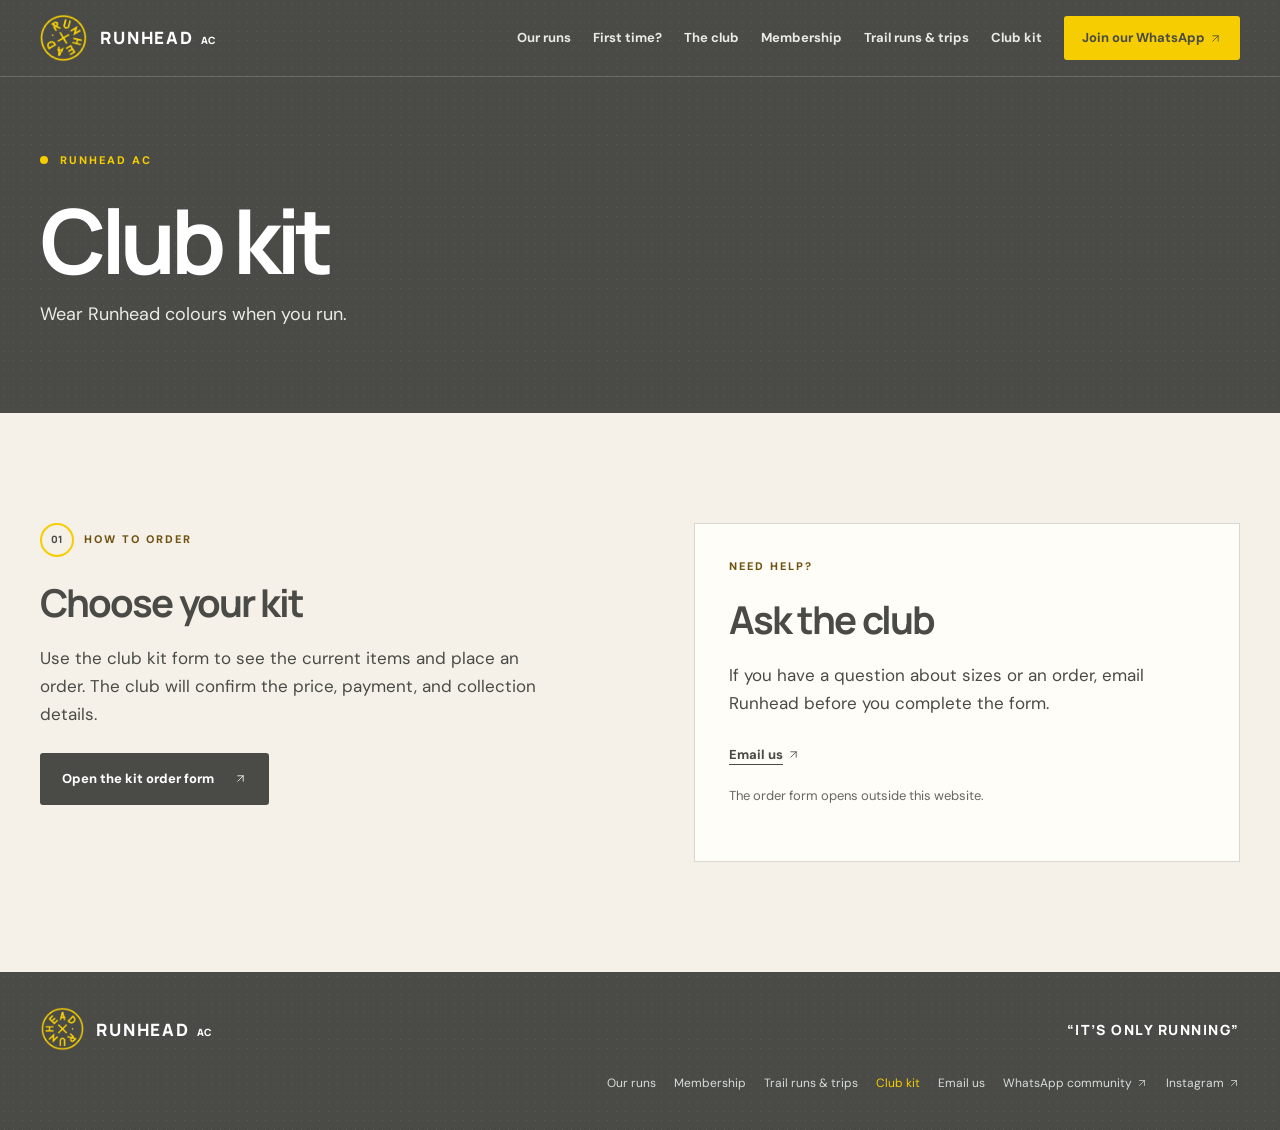
==== kit.html @ 72796a76 "Add scroll-driven logo rotation and fix mobile footer background" ====
<!doctype html>
<html lang="en">
<head>
  <meta charset="utf-8">
  <meta name="viewport" content="width=device-width, initial-scale=1">
  <meta name="theme-color" content="#4a4b46">
  <meta name="description" content="Find out how to order Runhead AC club kit.">
  <link rel="canonical" href="https://runhead.github.io/kit.html">
  <meta property="og:type" content="website">
  <meta property="og:site_name" content="Runhead AC">
  <meta property="og:locale" content="en_GB">
  <meta property="og:title" content="Club kit | Runhead AC">
  <meta property="og:description" content="Find out how to order Runhead AC club kit.">
  <meta property="og:url" content="https://runhead.github.io/kit.html">
  <meta property="og:image" content="https://runhead.github.io/assets/runhead-group-cropped.jpg">
  <meta property="og:image:type" content="image/jpeg">
  <meta property="og:image:width" content="934">
  <meta property="og:image:height" content="700">
  <meta property="og:image:alt" content="Runhead members gathered outside after a club run">
  <link rel="icon" href="assets/runhead-logo.png" type="image/png">
  <title>Club kit | Runhead AC</title>
  <link rel="stylesheet" href="styles.css?v=20261026-footer-background">
</head>
<body>
  <a class="skip-link" href="#main">Skip to content</a>
  <header class="site-header">
    <div class="wrap header-inner">
      <a class="brand" href="index.html" aria-label="Runhead AC, home"><img class="brand-logo" src="assets/runhead-logo.png" width="414" height="414" alt=""><span class="brand-name">RUNHEAD <small>AC</small></span></a>
      <button class="menu-toggle" type="button" aria-expanded="false" aria-controls="site-nav">Menu <span aria-hidden="true">☰</span></button>
      <nav class="site-nav" id="site-nav" aria-label="Main navigation"><a href="index.html#runs">Our runs</a><a href="index.html#first-run">First time?</a><a href="index.html#about">The club</a><a href="membership.html">Membership</a><a href="trips.html">Trail runs &amp; trips</a><a href="kit.html" aria-current="page">Club kit</a><a class="nav-join" href="https://chat.whatsapp.com/BqRPLCBTQV6JIAlbYKexhO" target="_blank" rel="noopener noreferrer">Join our WhatsApp <svg class="external-arrow" viewBox="0 0 24 24" aria-hidden="true" focusable="false"><path d="M7 17 17 7M7 7h10v10"/></svg></a></nav>
    </div>
  </header>
  <main id="main" tabindex="-1">
    <section class="inner-hero" aria-labelledby="page-title"><div class="wrap"><p class="eyebrow"><span class="dot"></span> RUNHEAD AC</p><h1 id="page-title">Club kit</h1><p>Wear Runhead colours when you run.</p></div></section>
    <section class="inner-content section"><div class="wrap inner-grid"><div><p class="eyebrow dark-eyebrow section-label"><span class="section-index">01</span> HOW TO ORDER</p><h2>Choose your kit</h2><p>Use the club kit form to see the current items and place an order. The club will confirm the price, payment, and collection details.</p><a class="button button-dark" href="https://docs.google.com/forms/d/e/1FAIpQLScSgQSe_FY-0TyqLgfUR4P6NuaGq7rZKiGgrCs4G4qt5BO6Jg/viewform" target="_blank" rel="noopener noreferrer">Open the kit order form <svg class="external-arrow" viewBox="0 0 24 24" aria-hidden="true" focusable="false"><path d="M7 17 17 7M7 7h10v10"/></svg></a></div><div class="info-card"><p class="eyebrow dark-eyebrow">NEED HELP?</p><h2>Ask the club</h2><p>If you have a question about sizes or an order, email Runhead before you complete the form.</p><a class="text-link dark-link" href="mailto:runhead.ac@gmail.com">Email us <svg class="external-arrow" viewBox="0 0 24 24" aria-hidden="true" focusable="false"><path d="M7 17 17 7M7 7h10v10"/></svg></a><p class="info-note">The order form opens outside this website.</p></div></div></section>
  </main>
  <footer class="site-footer"><div class="wrap footer-inner"><div class="footer-brand"><a class="brand" href="index.html" aria-label="Runhead AC, home"><img class="brand-logo" src="assets/runhead-logo.png" width="414" height="414" alt=""><span class="brand-name">RUNHEAD <small>AC</small></span></a><p class="footer-motto">“It’s only running”</p></div><nav class="footer-links" aria-label="Footer"><a href="index.html#runs">Our runs</a><a href="membership.html">Membership</a><a href="trips.html">Trail runs &amp; trips</a><a href="kit.html" aria-current="page">Club kit</a><a href="mailto:runhead.ac@gmail.com">Email us</a><a href="https://chat.whatsapp.com/BqRPLCBTQV6JIAlbYKexhO" target="_blank" rel="noopener noreferrer">WhatsApp community <svg class="external-arrow" viewBox="0 0 24 24" aria-hidden="true" focusable="false"><path d="M7 17 17 7M7 7h10v10"/></svg></a><a href="https://www.instagram.com/runhead.ac/" target="_blank" rel="noopener noreferrer">Instagram <svg class="external-arrow" viewBox="0 0 24 24" aria-hidden="true" focusable="false"><path d="M7 17 17 7M7 7h10v10"/></svg></a></nav></div></footer>
  <script src="script.js?v=20261026-logo-rotation"></script>
</body>
</html>
---- styles.css ----
@import url('https://fonts.googleapis.com/css2?family=DM+Sans:wght@400;500;600;700;800&family=Manrope:wght@400;500;600;700;800&display=swap');
:root{--ink:#4a4b46;--deep:#4a4b46;--cream:#f5f1e8;--paper:#fffdf7;--gold:#f5cd00;--muted:#666761;--line:#d9d8ce;--link-hover-underline:3px}*{box-sizing:border-box}html{scroll-behavior:smooth}body{margin:0;background:var(--cream);color:var(--ink);font-family:'DM Sans',Arial,sans-serif;line-height:1.5}a{color:inherit}button{font:inherit}.wrap{width:min(1200px,calc(100% - 64px));margin:auto}.skip-link{position:absolute;left:12px;top:-60px;background:var(--gold);padding:10px;z-index:20}.skip-link:focus{top:12px}.site-header{background:var(--deep);color:#fff;position:relative;z-index:5;border-bottom:1px solid #ffffff2b}.header-inner{height:76px;display:flex;align-items:center;justify-content:space-between}.brand{display:inline-flex;align-items:center;gap:12px;text-decoration:none;color:#fff}.brand-name{font-family:Manrope,Arial,sans-serif;font-size:17px;font-weight:800;letter-spacing:.11em;white-space:nowrap}.brand-name small{font-size:10px;letter-spacing:.04em;margin-left:2px}.site-nav{display:flex;align-items:center;gap:35px}.site-nav a{font-size:13px;font-weight:700;text-decoration:none;color:#e9ebe4}.site-nav a:hover,.site-nav a:focus-visible{color:var(--gold)}.site-nav .nav-join{background:var(--gold);color:var(--ink);padding:12px 18px;border-radius:3px}.site-nav .nav-join:hover{background:#ffe579;color:var(--ink)}.menu-toggle{display:none}.hero{position:relative;overflow:hidden;background:var(--deep);color:#fff}.hero-grain{position:absolute;inset:0;opacity:.17;background-image:radial-gradient(#b4b4a2 .7px,transparent .7px);background-size:9px 9px;pointer-events:none}.hero-grid{position:relative;display:grid;grid-template-columns:1.04fr .96fr;gap:4%;align-items:center;min-height:610px;padding-top:48px;padding-bottom:48px}.hero-copy{padding-bottom:22px}.eyebrow{font-size:11px;font-weight:800;letter-spacing:.18em;color:var(--gold);margin:0 0 24px;display:flex;align-items:center;gap:12px}.dot{width:8px;height:8px;background:var(--gold);border-radius:50%;display:inline-block}.hero h1,h2,h3{font-family:Manrope,Arial,sans-serif}.hero h1{font-size:clamp(48px,5.5vw,82px);line-height:1.08;letter-spacing:-.06em;margin:0 0 28px;max-width:720px}.hero h1 em,h2 em{font-style:normal;color:var(--gold)}.hero-intro{font-size:18px;max-width:490px;color:#ecece7;margin:0 0 29px}.hero-actions,.join-actions{display:flex;align-items:center;gap:25px;flex-wrap:wrap}.button{display:inline-flex;justify-content:center;align-items:center;gap:26px;padding:15px 22px;text-decoration:none;font-size:13px;font-weight:800;border-radius:3px;min-height:52px;transition:transform .15s,background .15s}.button:hover{transform:translateY(-2px)}.button-yellow{background:var(--gold);color:var(--ink)}.button-yellow:hover{background:#ffe476}.text-link{font-size:13px;font-weight:800;color:#fff;text-decoration:none;border-bottom:1px solid #ffffff88;padding-bottom:4px}.text-link:hover{color:var(--gold)}.hero-note{display:flex;align-items:center;gap:11px;color:#e4e4df;font-size:13px;margin-top:34px}.note-icon{border:1px solid #e4e4df;border-radius:50%;width:22px;height:22px;display:grid;place-items:center;font-size:12px}.hero-visual{position:relative;padding:16px 16px 20px 0}.photo-frame{position:relative;background:#e6ddc1;transform:rotate(2deg);box-shadow:0 25px 60px #020b0d6c;padding:10px 10px 38px}.photo-frame img{display:block;width:100%;height:auto;aspect-ratio:1.9;object-fit:cover;object-position:center 65%}.photo-caption{position:absolute;bottom:11px;left:17px;font-size:10px;letter-spacing:.15em;font-weight:800;color:var(--ink)}.round-stamp{position:absolute;right:-22px;bottom:-23px;width:136px;height:136px;border-radius:50%;background:var(--gold);border:6px solid var(--deep);color:var(--ink);display:flex;flex-direction:column;align-items:center;justify-content:center;text-align:center;transform:rotate(12deg);box-shadow:0 12px 28px #0005}.round-stamp span{font-size:11px;line-height:1.2;letter-spacing:.1em;font-weight:800}.hero-bottom{position:relative;display:flex;justify-content:space-between;padding:0 0 21px;color:#d4d4cd;font-size:10px;font-weight:800;letter-spacing:.18em}.section{padding:110px 0}.runs{background:var(--cream)}.section-heading{display:flex;justify-content:space-between;align-items:end;gap:30px;margin-bottom:40px}.section-heading h2,.first h2,.faq h2,.about h2{font-size:clamp(37px,4vw,58px);line-height:1.1;letter-spacing:-.055em;margin:0}.section-heading h2 em,.faq h2 em{color:#aa7c15}.dark-eyebrow{color:#97721b}.section-heading>p{max-width:300px;margin:0 0 8px;color:var(--muted);font-size:15px}.run-grid{display:grid;grid-template-columns:1.28fr 1fr 1fr;gap:17px}.run-card{min-height:320px;padding:28px;background:var(--paper);border:1px solid var(--line);display:flex;flex-direction:column;position:relative}.run-card.regular{background:var(--gold);border-color:var(--gold)}.run-card.trail{background:#e4e4df}.card-number{font-size:10px;font-weight:800;letter-spacing:.17em}.card-symbol{position:absolute;right:28px;top:21px;font-size:43px;line-height:1;font-family:Arial,sans-serif;font-weight:400}.run-card h3{font-size:29px;line-height:1.1;letter-spacing:-.04em;margin:62px 0 14px}.run-card p{font-size:14px;line-height:1.55;margin:0;color:#4a4b46}.fact-grid{display:flex;border-top:1px solid #4a4b4655;border-bottom:1px solid #4a4b4655;margin:23px 0 15px;padding:14px 0;gap:20px}.fact-grid div{flex:1;display:flex;flex-direction:column}.fact-grid strong{font-family:Manrope,Arial,sans-serif;font-size:18px}.fact-grid span{font-size:11px}.run-card .card-detail{font-size:13px;font-weight:800;color:var(--ink)}.card-detail span{font-weight:500}.runs-note{font-size:13px;color:var(--muted);margin:23px 0 0}.runs-note a{font-weight:700}.first{background:var(--ink);color:#fff}.first-grid{display:grid;grid-template-columns:.9fr 1.1fr;gap:12%}.first h2 em,.about h2 em{color:var(--gold)}.first-intro>p:not(.eyebrow){font-size:17px;max-width:420px;color:#e4e4df;margin:27px 0 34px}.place-card{display:flex;gap:17px;background:#ffffff12;border:1px solid #ffffff38;padding:20px;max-width:440px}.place-pin{font-size:38px;line-height:1;color:var(--gold)}.place-card div{display:flex;flex-direction:column;gap:3px}.place-card strong{font-size:15px}.place-card div>span:not(.place-pin){color:#e4e4df;font-size:13px}.place-card a{color:var(--gold);font-size:12px;font-weight:800;margin-top:7px}.first-steps{border-top:1px solid #ffffff3d}.step{display:flex;gap:26px;padding:23px 0;border-bottom:1px solid #ffffff3d}.step>span{color:var(--gold);font-size:12px;font-weight:800;padding-top:7px}.step h3{font-size:21px;letter-spacing:-.03em;margin:0 0 5px}.step p{color:#e4e4df;margin:0;font-size:14px}.faq{background:var(--paper)}.faq-grid{display:grid;grid-template-columns:.8fr 1.2fr;gap:10%}.faq-aside{font-size:15px;color:var(--muted);margin-top:28px}.faq-aside a{font-weight:700;color:var(--ink)}.faq-list{border-top:1px solid var(--line)}.faq-list details{border-bottom:1px solid var(--line)}.faq-list summary{cursor:pointer;list-style:none;font-family:Manrope,Arial,sans-serif;font-weight:800;font-size:16px;padding:22px 34px 22px 0;position:relative}.faq-list summary::-webkit-details-marker{display:none}.faq-list summary:after{content:'+';position:absolute;right:5px;top:16px;font-size:26px;font-weight:400}.faq-list details[open] summary:after{content:'+';transform:rotate(45deg)}.faq-list details p{margin:0;padding:0 38px 22px 0;color:var(--muted);font-size:14px}.about{background:#4a4b46;color:#fff}.about-grid{display:grid;grid-template-columns:.7fr 1.3fr;align-items:center;gap:10%}.about-grid>div:last-child>p:not(.eyebrow){font-size:17px;line-height:1.65;color:#e4e4df;max-width:650px;margin:28px 0}.about-links{display:flex;gap:24px;flex-wrap:wrap}.about-links a{color:var(--gold);font-size:13px;font-weight:800;text-decoration:none;border-bottom:1px solid var(--gold);padding-bottom:4px}.join{background:var(--gold);text-align:center;padding:90px 0}.join-inner{display:flex;align-items:center;flex-direction:column}.join .eyebrow{margin-bottom:13px}.join h2{font-size:clamp(43px,5vw,66px);letter-spacing:-.06em;line-height:1.1;margin:0}.join p:not(.eyebrow){font-size:17px;margin:15px 0 28px}.join-actions{justify-content:center;gap:12px}.button-dark{background:var(--ink);color:#fff}.button-dark:hover{background:#5e5f59}.button-outline{border:1px solid var(--ink);color:var(--ink)}.button-outline:hover{background:#fff3b6}.site-footer{background:#4a4b46;color:#d6ded9;padding:35px 0}.footer-inner{display:flex;align-items:center;justify-content:space-between;gap:20px}.footer-inner p{font-size:12px}.footer-inner>div{display:flex;gap:18px}.footer-inner>div a{font-size:12px;text-decoration:none;color:#d6ded9}.footer-inner>div a:hover{color:var(--gold)}:focus-visible{outline:3px solid #f2ca43;outline-offset:4px}@media(max-width:900px){.wrap{width:min(100% - 40px,1200px)}.site-nav{gap:16px}.hero-grid{grid-template-columns:1fr;gap:30px;padding-top:55px}.hero-copy{padding:0}.hero-visual{max-width:670px;margin:0 auto 20px}.run-grid{grid-template-columns:1fr 1fr}.run-card.regular{grid-column:1/-1}.first-grid,.faq-grid{gap:6%}.footer-inner{flex-wrap:wrap}}@media(max-width:650px){.wrap{width:calc(100% - 36px)}.header-inner{height:66px}.menu-toggle{display:block;background:none;border:1px solid #ffffff67;color:#fff;padding:8px 10px;font-size:12px;font-weight:700}.menu-toggle span{margin-left:8px}.site-nav{display:none;position:absolute;top:66px;left:0;right:0;background:var(--deep);padding:20px 18px 24px;flex-direction:column;align-items:stretch;gap:0;border-top:1px solid #ffffff33}.site-nav.is-open{display:flex}.site-nav a{padding:12px 4px}.site-nav .nav-join{margin-top:8px;padding:12px}.hero-grid{padding-top:47px;padding-bottom:30px;min-height:0}.hero h1{font-size:clamp(43px,12vw,65px)}.hero-intro{font-size:16px}.hero-actions{gap:18px}.hero-visual{padding-right:10px}.round-stamp{width:101px;height:101px;right:-13px;bottom:-15px}.round-stamp span{font-size:8px}.hero-bottom{font-size:8px}.section{padding:74px 0}.section-heading{display:block}.section-heading>p{margin:20px 0 0}.run-grid,.first-grid,.faq-grid,.about-grid{grid-template-columns:1fr}.run-grid{gap:12px}.run-card.regular{grid-column:auto}.run-card{min-height:280px}.run-card h3{margin-top:50px}.first-grid,.faq-grid,.about-grid{gap:38px}.join{padding:70px 0}.join-actions{flex-direction:column;width:100%}.join-actions .button{width:100%;max-width:330px}.footer-inner{align-items:flex-start;flex-direction:column}.footer-inner>div{flex-wrap:wrap}.faq-list summary{font-size:15px}}@media(prefers-reduced-motion:reduce){html{scroll-behavior:auto}.button{transition:none}}



.brand-logo{display:block;width:48px;height:48px;object-fit:contain;flex:none}.about-logo{display:block;width:min(310px,75%);height:auto;margin:auto}.site-footer .brand-logo{width:44px;height:44px}@media(max-width:650px){.brand-logo{width:42px;height:42px}.about-logo{width:190px}}



.section-label{gap:10px}.section-index{display:inline-grid;place-items:center;width:34px;height:34px;border:2px solid var(--gold);border-radius:50%;color:var(--gold);font-family:Manrope,Arial,sans-serif;font-size:10px;letter-spacing:0;flex:none}.dark-eyebrow .section-index{color:var(--ink)}.card-number{display:inline-flex;align-items:center;gap:9px}.card-number::before{content:'';width:6px;height:6px;background:var(--gold);border-radius:50%;flex:none}.run-card.regular .card-number::before{background:var(--ink)}.faq .eyebrow::before{content:'';width:7px;height:7px;background:var(--gold);border-radius:50%;flex:none}

.footer-links{display:flex;justify-content:flex-end;gap:10px 18px;flex-wrap:wrap;max-width:570px}.footer-links a{font-size:12px;text-decoration:none;color:#d6ded9}.footer-links a:hover,.footer-links a:focus-visible,.footer-links a[aria-current="page"]{color:var(--gold)}
.inner-hero{background:var(--deep);color:#fff;padding:75px 0 85px}.inner-hero h1{font-family:Manrope,Arial,sans-serif;font-size:clamp(50px,7vw,90px);line-height:1.05;letter-spacing:-.06em;margin:0 0 14px}.inner-hero>div>p:last-child{color:#ecece7;font-size:18px;margin:0;max-width:650px}.inner-content{min-height:440px}.inner-grid{display:grid;grid-template-columns:1fr 1fr;gap:9%;align-items:start}.inner-grid h2{font-size:clamp(32px,3vw,46px);line-height:1.12;letter-spacing:-.05em;margin:0 0 20px}.inner-grid p:not(.eyebrow){font-size:17px;line-height:1.65;max-width:520px;margin:0 0 25px}.inner-grid .button{gap:20px}.dark-link{color:var(--ink);border-color:var(--ink)}.info-card{background:var(--paper);border:1px solid var(--line);padding:34px}.info-card .eyebrow{margin-bottom:24px}.inner-grid .info-note{font-size:13px;margin:22px 0 0;color:var(--muted)}.info-note a{font-weight:700}@media(max-width:900px){.footer-links{justify-content:flex-start}}@media(max-width:650px){.inner-hero{padding:55px 0 65px}.inner-hero>div>p:last-child{font-size:16px}.inner-grid{grid-template-columns:1fr;gap:40px}.info-card{padding:25px}.footer-links{justify-content:flex-start}}

.card-symbol svg{display:block;width:44px;height:44px;fill:currentColor}
.benefit-list{list-style:none;margin:0 0 20px;padding:0}.benefit-list li{position:relative;padding-left:21px;margin:0 0 10px;font-size:14px;line-height:1.5}.benefit-list li::before{content:'';position:absolute;left:0;top:.55em;width:7px;height:7px;border-radius:50%;background:#a47b00}.inner-grid p.info-note{font-size:13px;line-height:1.5;margin:17px 0 22px}

/* Shared texture matches the hero without covering text or controls. */
.site-header,.first,.about,.site-footer,.inner-hero{background-image:radial-gradient(circle,rgba(180,180,162,.17) .7px,transparent .7px);background-size:9px 9px}
.run-card.trail{background-image:radial-gradient(circle,rgba(74,75,70,.12) .7px,transparent .7px);background-size:9px 9px}
.footer-inner{flex-wrap:wrap}
.footer-inner .footer-brand{display:flex;align-items:center;justify-content:space-between;gap:20px;flex-wrap:nowrap;width:100%}
.footer-inner .footer-motto{color:#fff;font-size:14px;margin:0;text-align:right;white-space:nowrap}
.footer-links{flex:1;min-width:240px;max-width:none}
/* Darker labels retain contrast on cream and yellow backgrounds. */
.dark-eyebrow{color:#705313}
.section-heading h2 em,.faq h2 em{color:#856012}
.join .dark-eyebrow{color:var(--ink)}
a:focus-visible,button:focus-visible,summary:focus-visible{outline:3px solid var(--ink);outline-offset:4px}
.site-header :focus-visible,.hero :focus-visible,.first :focus-visible,.about :focus-visible,.site-footer :focus-visible,.inner-hero :focus-visible{outline-color:var(--gold)}
.site-nav a,.footer-links a,.about-links a,.text-link,.place-card a{min-height:24px;display:inline-flex;align-items:center}
#main:focus{outline:none}
@media(max-width:650px){.footer-inner .footer-brand{gap:12px}.site-footer .brand-name{font-size:14px;letter-spacing:.05em}.site-footer .brand-logo{width:36px;height:36px}.footer-inner .footer-motto{font-size:12px}.footer-links{min-width:0;flex:auto}.first h2{overflow-wrap:break-word}}
@media(prefers-reduced-motion:reduce){.button:hover{transform:none}}

.site-footer .footer-brand .brand{color:#fff}
.text-link,.place-card a,.site-nav .nav-join{gap:4px}

.footer-links a{gap:4px}

.button-light-outline{border:1px solid #fff;color:#fff}.button-light-outline:hover{background:#ffffff18}.hero-actions{gap:16px}.hero-actions .text-link{flex-basis:auto}

.footer-inner .footer-motto{text-transform:uppercase;font-family:Manrope,Arial,sans-serif;font-weight:800;letter-spacing:.11em}
@media(max-width:650px){.footer-inner .footer-motto{font-size:11px;letter-spacing:.04em}}

/* Short feedback animations for interactive controls. */
.button,.site-nav .nav-join{transition:background-color 160ms ease,color 160ms ease,transform 160ms ease}
.button-yellow:focus-visible,.site-nav .nav-join:focus-visible{background:#ffe476}
.button-light-outline:focus-visible{background:#ffffff18}
.button-dark:focus-visible{background:#5e5f59}
.button-outline:focus-visible{background:#fff3b6}
.faq-list summary:after{transition:transform 160ms ease;transform-origin:center}
@media(prefers-reduced-motion:reduce){.button,.site-nav .nav-join,.faq-list summary:after{transition:none}}

/* Keep alternating backgrounds after moving the club before the FAQs. */
.about{background:var(--paper);color:var(--ink)}
.about h2 em{color:#856012}
.about .eyebrow{color:#705313}
.about .section-index{color:var(--ink)}
.about-grid>div:last-child>p:not(.eyebrow){color:var(--ink)}
.about-links a{color:#705313;border-color:currentColor}
.about :focus-visible{outline-color:var(--ink)}
.faq{background-color:var(--deep);color:#fff;background-image:radial-gradient(circle,rgba(180,180,162,.17) .7px,transparent .7px);background-size:9px 9px}
.faq .dark-eyebrow{color:var(--gold)}
.faq-list,.faq-list details{border-color:#ffffff3d}
.faq-list details p,.faq-aside{color:#e4e4df}
.faq-aside a{color:#fff}
.faq :focus-visible{outline-color:var(--gold)}
.about-logo{border-radius:50%}

/* Remove neutral grey pixels while preserving the original yellow logo. */
.about-logo{filter:url(#logo-remove-grey)}

.hero-actions .button,.join-actions .button{width:220px;max-width:100%}
@media(max-width:650px){.hero-actions,.join-actions{flex-direction:column;align-items:center;width:100%}.hero-actions .button,.join-actions .button{width:100%;max-width:330px}}

.site-nav a{white-space:nowrap}
.header-inner{gap:28px}
@media(max-width:900px){
  .menu-toggle{display:block;background:none;border:1px solid #ffffff67;color:#fff;padding:8px 10px;font-size:12px;font-weight:700;flex:none}
  .menu-toggle span{margin-left:8px}
  .site-nav{display:none;position:absolute;top:76px;left:0;right:0;background:var(--deep);padding:20px 18px 24px;flex-direction:column;align-items:stretch;gap:0;border-top:1px solid #ffffff33}
  .site-nav.is-open{display:flex}
  .site-nav a{padding:12px 4px}
  .site-nav .nav-join{margin-top:8px;padding:12px}
}
@media(max-width:650px){.site-nav{top:66px}}

.runs .section-heading h2 em,.about h2 em{color:var(--ink)}
.about-links a{color:var(--ink);border-color:currentColor}

.club-trips{margin-top:80px;padding-top:64px;border-top:1px solid var(--line)}
.trips-intro{max-width:660px;margin-bottom:36px}
.trips-intro .eyebrow{margin-bottom:16px}
.trips-intro h3{font-size:clamp(30px,3.5vw,46px);line-height:1.15;letter-spacing:-.045em;margin:0 0 20px}
.trips-intro>p:last-child{font-size:17px;line-height:1.65;margin:0}
.trip-photos{display:grid;grid-template-columns:1fr 1fr;gap:32px;align-items:start}
.trip-photos figure{margin:0;padding:10px 10px 0;background:#e6ddc1;box-shadow:0 12px 25px #4a4b4618;transform:rotate(-1deg)}
.trip-photos figure:nth-child(2){transform:rotate(1deg)}
.trip-photos img{display:block;width:100%;height:auto;aspect-ratio:4/3;object-fit:cover}
.trip-photos figcaption{padding:14px 7px;font-size:11px;font-weight:800;letter-spacing:.15em}
.trips-note{font-size:14px;margin:32px 0 0;color:var(--ink)}
.trips-note a{font-weight:700;text-underline-offset:4px}
@media(max-width:650px){.club-trips{margin-top:48px;padding-top:42px}.trip-photos{grid-template-columns:1fr;gap:28px}.trips-intro{margin-bottom:28px}}

.run-card .trips-card-link{align-self:flex-start;margin-top:24px;font-size:13px}

.trail-photo{margin:0;padding:10px 10px 0;background:#e6ddc1;box-shadow:0 12px 25px #4a4b4618;transform:rotate(1deg)}
.trail-photo img{display:block;width:100%;height:auto}
.trail-photo figcaption{padding:14px 7px;font-size:11px;font-weight:800;letter-spacing:.15em}

.trail-intro-grid{align-items:center}

/* The longer navigation uses the compact menu before links become crowded. */
@media(min-width:901px) and (max-width:1100px){
 .menu-toggle{display:block;background:none;border:1px solid #ffffff67;color:#fff;padding:8px 10px;font-size:12px;font-weight:700;flex:none}
 .menu-toggle span{margin-left:8px}
 .site-nav{display:none;position:absolute;top:76px;left:0;right:0;background:var(--deep);padding:20px 18px 24px;flex-direction:column;align-items:stretch;gap:0;border-top:1px solid #ffffff33}
 .site-nav.is-open{display:flex}
 .site-nav a{padding:12px 4px}
 .site-nav .nav-join{margin-top:8px;padding:12px}
}
@media(max-width:1100px){.site-nav.is-open{animation:menu-open 180ms ease-out both}}
@keyframes menu-open{from{opacity:0;transform:translateY(-8px)}to{opacity:1;transform:translateY(0)}}
@media(prefers-reduced-motion:reduce){.site-nav.is-open{animation:none}}

@media(min-width:1101px){.site-nav{gap:22px}}

.about-kit-action{margin-top:28px}

.faq h2{color:var(--gold)}

/* Shared hover and keyboard-focus feedback. */
:where(.runs,.about,.inner-content) a:not(.button):is(:hover,:focus-visible){
 color:var(--ink);background-color:transparent;text-decoration:underline;text-decoration-thickness:var(--link-hover-underline);text-underline-offset:5px;border-bottom-color:currentColor;
}
:where(.site-header,.site-footer,.hero,.first,.faq,.inner-hero) a:not(.button):not(.brand):not(.nav-join):is(:hover,:focus-visible){
 color:var(--gold);text-decoration:underline;text-decoration-thickness:var(--link-hover-underline);text-underline-offset:5px;
}
.button-dark:is(:hover,:focus-visible){background:var(--gold);color:var(--ink)}
.button-light-outline:is(:hover,:focus-visible){background:#ffffff18;color:#fff;border-color:#fff}
.join .button-dark:is(:hover,:focus-visible){background:#5e5f59;color:#fff}
.menu-toggle:is(:hover,:focus-visible){background:var(--gold);color:var(--ink);border-color:var(--gold)}
:where(.runs,.about,.inner-content,.site-header,.site-footer,.hero,.first,.faq,.inner-hero) a:not(.brand),.menu-toggle{transition:color 160ms ease,background-color 160ms ease,border-color 160ms ease,transform 160ms ease}
@media(prefers-reduced-motion:reduce){
 :where(.runs,.about,.inner-content,.site-header,.site-footer,.hero,.first,.faq,.inner-hero) a:not(.brand),.menu-toggle{transition:none}
}

/* Use one underline instead of combining a border and text decoration. */
.text-link,.about-links a,.place-card a,.runs-note a,.info-note a,.faq-aside a{
 border-bottom:0;text-decoration-line:underline;text-decoration-thickness:1px;text-underline-offset:5px;
}
.text-link:is(:hover,:focus-visible),.about-links a:is(:hover,:focus-visible),.place-card a:is(:hover,:focus-visible),.runs-note a:is(:hover,:focus-visible),.info-note a:is(:hover,:focus-visible),.faq-aside a:is(:hover,:focus-visible){text-decoration-thickness:var(--link-hover-underline)}

/* Original secondary action on the yellow closing section. */
.join .button-outline{background:transparent;color:var(--ink);border-color:var(--ink)}
.join .button-outline:is(:hover,:focus-visible){background:#fff3b6;color:var(--ink);border-color:var(--ink)}

/* Keep button groups aligned with the left edge at every width. */
.hero-actions,.join-actions{justify-content:flex-start;align-items:flex-start}
.join-actions{width:100%}

/* Centre the home closing actions while keeping the opening actions left-aligned. */
.join[aria-labelledby="join-title"] .join-actions{justify-content:center;align-items:center}

/* Circular graphics settle upright in the reading area. */
.round-stamp{transform:none}
.brand-logo,.about-logo,.round-stamp{
 rotate:var(--scroll-rotation,0deg);
 transform-origin:center;
}
@media(prefers-reduced-motion:reduce){
 .brand-logo,.about-logo,.round-stamp{rotate:none}
}

/* Vector arrows use the link colour and cannot become emoji glyphs. */
.external-arrow{display:inline-block;width:1em;height:1em;flex:none;vertical-align:-.12em;fill:none;stroke:currentColor;stroke-width:1.5;stroke-linecap:round;stroke-linejoin:round}

/* Match the browser's exposed page canvas to the footer on mobile. */
html{background:var(--deep)}
body{background:var(--deep);min-height:100vh;min-height:100svh;display:flex;flex-direction:column}
main{background:var(--cream);flex:1}
.site-header,.site-footer{flex-shrink:0}
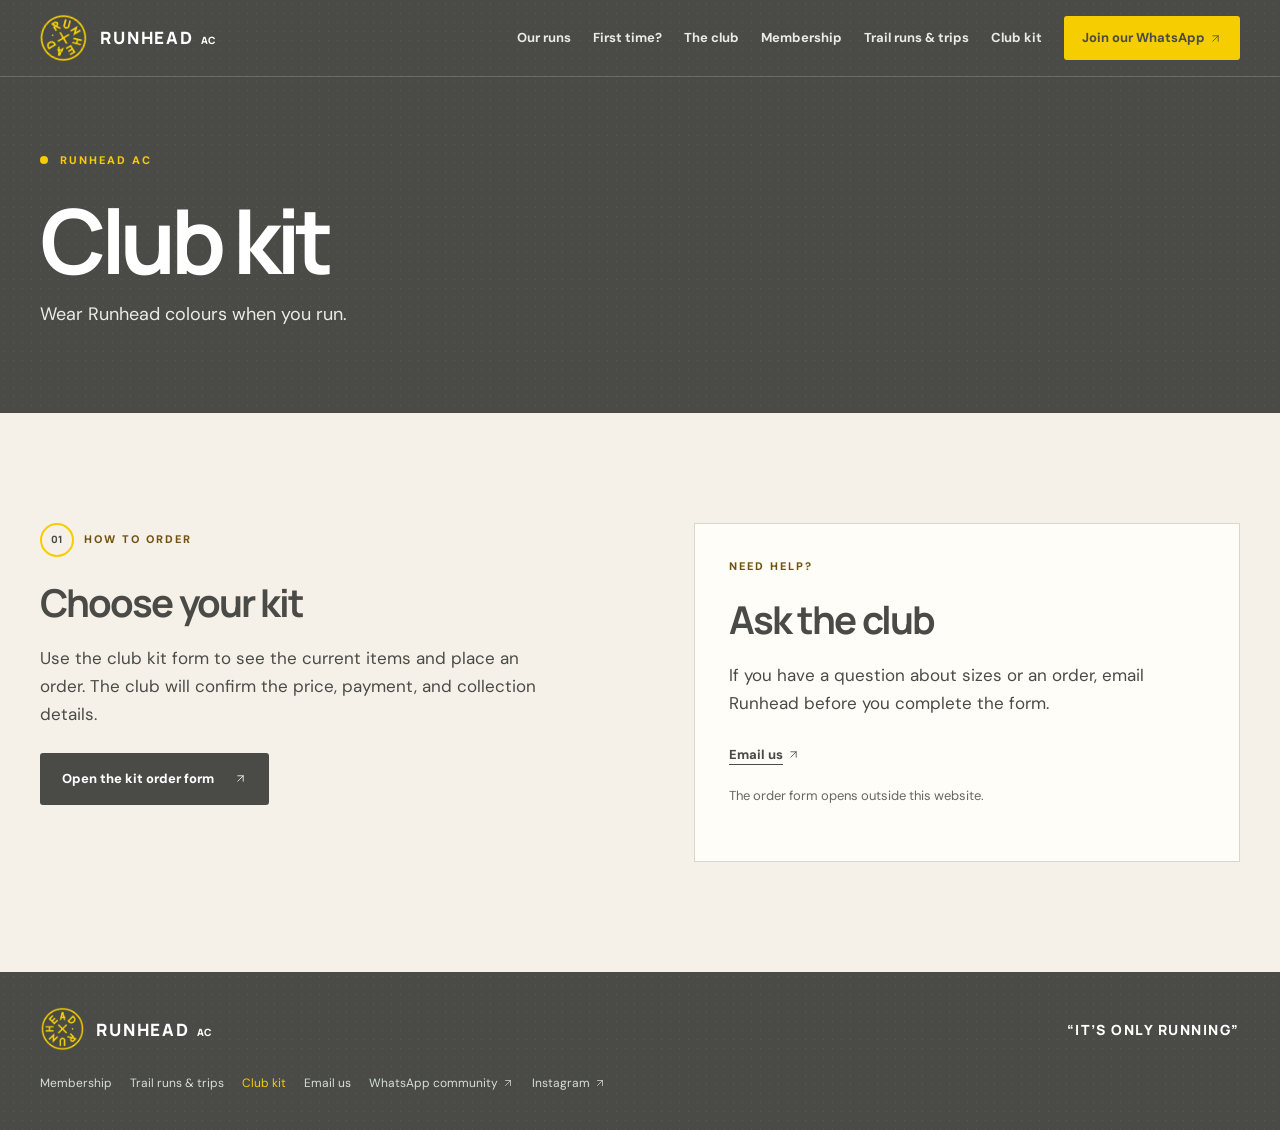
==== commit 9cda564c: "Refine club actions and simplify footer links" ====
--- a/kit.html
+++ b/kit.html
@@ -19,7 +19,7 @@
   <meta property="og:image:alt" content="Runhead members gathered outside after a club run">
   <link rel="icon" href="assets/runhead-logo.png" type="image/png">
   <title>Club kit | Runhead AC</title>
-  <link rel="stylesheet" href="styles.css?v=20261026-footer-background">
+  <link rel="stylesheet" href="styles.css?v=20261026-club-footer-final">
 </head>
 <body>
   <a class="skip-link" href="#main">Skip to content</a>
@@ -34,7 +34,7 @@
     <section class="inner-hero" aria-labelledby="page-title"><div class="wrap"><p class="eyebrow"><span class="dot"></span> RUNHEAD AC</p><h1 id="page-title">Club kit</h1><p>Wear Runhead colours when you run.</p></div></section>
     <section class="inner-content section"><div class="wrap inner-grid"><div><p class="eyebrow dark-eyebrow section-label"><span class="section-index">01</span> HOW TO ORDER</p><h2>Choose your kit</h2><p>Use the club kit form to see the current items and place an order. The club will confirm the price, payment, and collection details.</p><a class="button button-dark" href="https://docs.google.com/forms/d/e/1FAIpQLScSgQSe_FY-0TyqLgfUR4P6NuaGq7rZKiGgrCs4G4qt5BO6Jg/viewform" target="_blank" rel="noopener noreferrer">Open the kit order form <svg class="external-arrow" viewBox="0 0 24 24" aria-hidden="true" focusable="false"><path d="M7 17 17 7M7 7h10v10"/></svg></a></div><div class="info-card"><p class="eyebrow dark-eyebrow">NEED HELP?</p><h2>Ask the club</h2><p>If you have a question about sizes or an order, email Runhead before you complete the form.</p><a class="text-link dark-link" href="mailto:runhead.ac@gmail.com">Email us <svg class="external-arrow" viewBox="0 0 24 24" aria-hidden="true" focusable="false"><path d="M7 17 17 7M7 7h10v10"/></svg></a><p class="info-note">The order form opens outside this website.</p></div></div></section>
   </main>
-  <footer class="site-footer"><div class="wrap footer-inner"><div class="footer-brand"><a class="brand" href="index.html" aria-label="Runhead AC, home"><img class="brand-logo" src="assets/runhead-logo.png" width="414" height="414" alt=""><span class="brand-name">RUNHEAD <small>AC</small></span></a><p class="footer-motto">“It’s only running”</p></div><nav class="footer-links" aria-label="Footer"><a href="index.html#runs">Our runs</a><a href="membership.html">Membership</a><a href="trips.html">Trail runs &amp; trips</a><a href="kit.html" aria-current="page">Club kit</a><a href="mailto:runhead.ac@gmail.com">Email us</a><a href="https://chat.whatsapp.com/BqRPLCBTQV6JIAlbYKexhO" target="_blank" rel="noopener noreferrer">WhatsApp community <svg class="external-arrow" viewBox="0 0 24 24" aria-hidden="true" focusable="false"><path d="M7 17 17 7M7 7h10v10"/></svg></a><a href="https://www.instagram.com/runhead.ac/" target="_blank" rel="noopener noreferrer">Instagram <svg class="external-arrow" viewBox="0 0 24 24" aria-hidden="true" focusable="false"><path d="M7 17 17 7M7 7h10v10"/></svg></a></nav></div></footer>
+  <footer class="site-footer"><div class="wrap footer-inner"><div class="footer-brand"><a class="brand" href="index.html" aria-label="Runhead AC, home"><img class="brand-logo" src="assets/runhead-logo.png" width="414" height="414" alt=""><span class="brand-name">RUNHEAD <small>AC</small></span></a><p class="footer-motto">“It’s only running”</p></div><nav class="footer-links" aria-label="Footer"><a href="membership.html">Membership</a><a href="trips.html">Trail runs &amp; trips</a><a href="kit.html" aria-current="page">Club kit</a><a href="mailto:runhead.ac@gmail.com">Email us</a><a href="https://chat.whatsapp.com/BqRPLCBTQV6JIAlbYKexhO" target="_blank" rel="noopener noreferrer">WhatsApp community <svg class="external-arrow" viewBox="0 0 24 24" aria-hidden="true" focusable="false"><path d="M7 17 17 7M7 7h10v10"/></svg></a><a href="https://www.instagram.com/runhead.ac/" target="_blank" rel="noopener noreferrer">Instagram <svg class="external-arrow" viewBox="0 0 24 24" aria-hidden="true" focusable="false"><path d="M7 17 17 7M7 7h10v10"/></svg></a></nav></div></footer>
   <script src="script.js?v=20261026-logo-rotation"></script>
 </body>
 </html>
--- a/styles.css
+++ b/styles.css
@@ -9,7 +9,7 @@
 
 .section-label{gap:10px}.section-index{display:inline-grid;place-items:center;width:34px;height:34px;border:2px solid var(--gold);border-radius:50%;color:var(--gold);font-family:Manrope,Arial,sans-serif;font-size:10px;letter-spacing:0;flex:none}.dark-eyebrow .section-index{color:var(--ink)}.card-number{display:inline-flex;align-items:center;gap:9px}.card-number::before{content:'';width:6px;height:6px;background:var(--gold);border-radius:50%;flex:none}.run-card.regular .card-number::before{background:var(--ink)}.faq .eyebrow::before{content:'';width:7px;height:7px;background:var(--gold);border-radius:50%;flex:none}
 
-.footer-links{display:flex;justify-content:flex-end;gap:10px 18px;flex-wrap:wrap;max-width:570px}.footer-links a{font-size:12px;text-decoration:none;color:#d6ded9}.footer-links a:hover,.footer-links a:focus-visible,.footer-links a[aria-current="page"]{color:var(--gold)}
+.footer-links{display:flex;justify-content:flex-start;gap:10px 18px;flex-wrap:wrap;max-width:570px}.footer-links a{font-size:12px;text-decoration:none;color:#d6ded9}.footer-links a:hover,.footer-links a:focus-visible,.footer-links a[aria-current="page"]{color:var(--gold)}
 .inner-hero{background:var(--deep);color:#fff;padding:75px 0 85px}.inner-hero h1{font-family:Manrope,Arial,sans-serif;font-size:clamp(50px,7vw,90px);line-height:1.05;letter-spacing:-.06em;margin:0 0 14px}.inner-hero>div>p:last-child{color:#ecece7;font-size:18px;margin:0;max-width:650px}.inner-content{min-height:440px}.inner-grid{display:grid;grid-template-columns:1fr 1fr;gap:9%;align-items:start}.inner-grid h2{font-size:clamp(32px,3vw,46px);line-height:1.12;letter-spacing:-.05em;margin:0 0 20px}.inner-grid p:not(.eyebrow){font-size:17px;line-height:1.65;max-width:520px;margin:0 0 25px}.inner-grid .button{gap:20px}.dark-link{color:var(--ink);border-color:var(--ink)}.info-card{background:var(--paper);border:1px solid var(--line);padding:34px}.info-card .eyebrow{margin-bottom:24px}.inner-grid .info-note{font-size:13px;margin:22px 0 0;color:var(--muted)}.info-note a{font-weight:700}@media(max-width:900px){.footer-links{justify-content:flex-start}}@media(max-width:650px){.inner-hero{padding:55px 0 65px}.inner-hero>div>p:last-child{font-size:16px}.inner-grid{grid-template-columns:1fr;gap:40px}.info-card{padding:25px}.footer-links{justify-content:flex-start}}
 
 .card-symbol svg{display:block;width:44px;height:44px;fill:currentColor}
@@ -46,6 +46,7 @@
 /* Short feedback animations for interactive controls. */
 .button,.site-nav .nav-join{transition:background-color 160ms ease,color 160ms ease,transform 160ms ease}
 .button-yellow:focus-visible,.site-nav .nav-join:focus-visible{background:#ffe476}
+.site-nav .nav-join:focus-visible{color:var(--ink)}
 .button-light-outline:focus-visible{background:#ffffff18}
 .button-dark:focus-visible{background:#5e5f59}
 .button-outline:focus-visible{background:#fff3b6}
@@ -126,7 +127,6 @@
 
 @media(min-width:1101px){.site-nav{gap:22px}}
 
-.about-kit-action{margin-top:28px}
 
 .faq h2{color:var(--gold)}
 
@@ -156,12 +156,9 @@
 .join .button-outline{background:transparent;color:var(--ink);border-color:var(--ink)}
 .join .button-outline:is(:hover,:focus-visible){background:#fff3b6;color:var(--ink);border-color:var(--ink)}
 
-/* Keep button groups aligned with the left edge at every width. */
-.hero-actions,.join-actions{justify-content:flex-start;align-items:flex-start}
-.join-actions{width:100%}
-
-/* Centre the home closing actions while keeping the opening actions left-aligned. */
-.join[aria-labelledby="join-title"] .join-actions{justify-content:center;align-items:center}
+/* Keep opening actions left-aligned and centre every yellow closing section. */
+.hero-actions{justify-content:flex-start;align-items:flex-start}
+.join-actions{width:100%;justify-content:center;align-items:center}
 
 /* Circular graphics settle upright in the reading area. */
 .round-stamp{transform:none}
@@ -181,3 +178,7 @@
 body{background:var(--deep);min-height:100vh;min-height:100svh;display:flex;flex-direction:column}
 main{background:var(--cream);flex:1}
 .site-header,.site-footer{flex-shrink:0}
+
+.about-actions{display:flex;flex-wrap:wrap;gap:12px}
+.about-actions .button{max-width:100%;gap:12px}
+.community-link{text-decoration-line:underline;text-decoration-thickness:1px;text-underline-offset:5px}
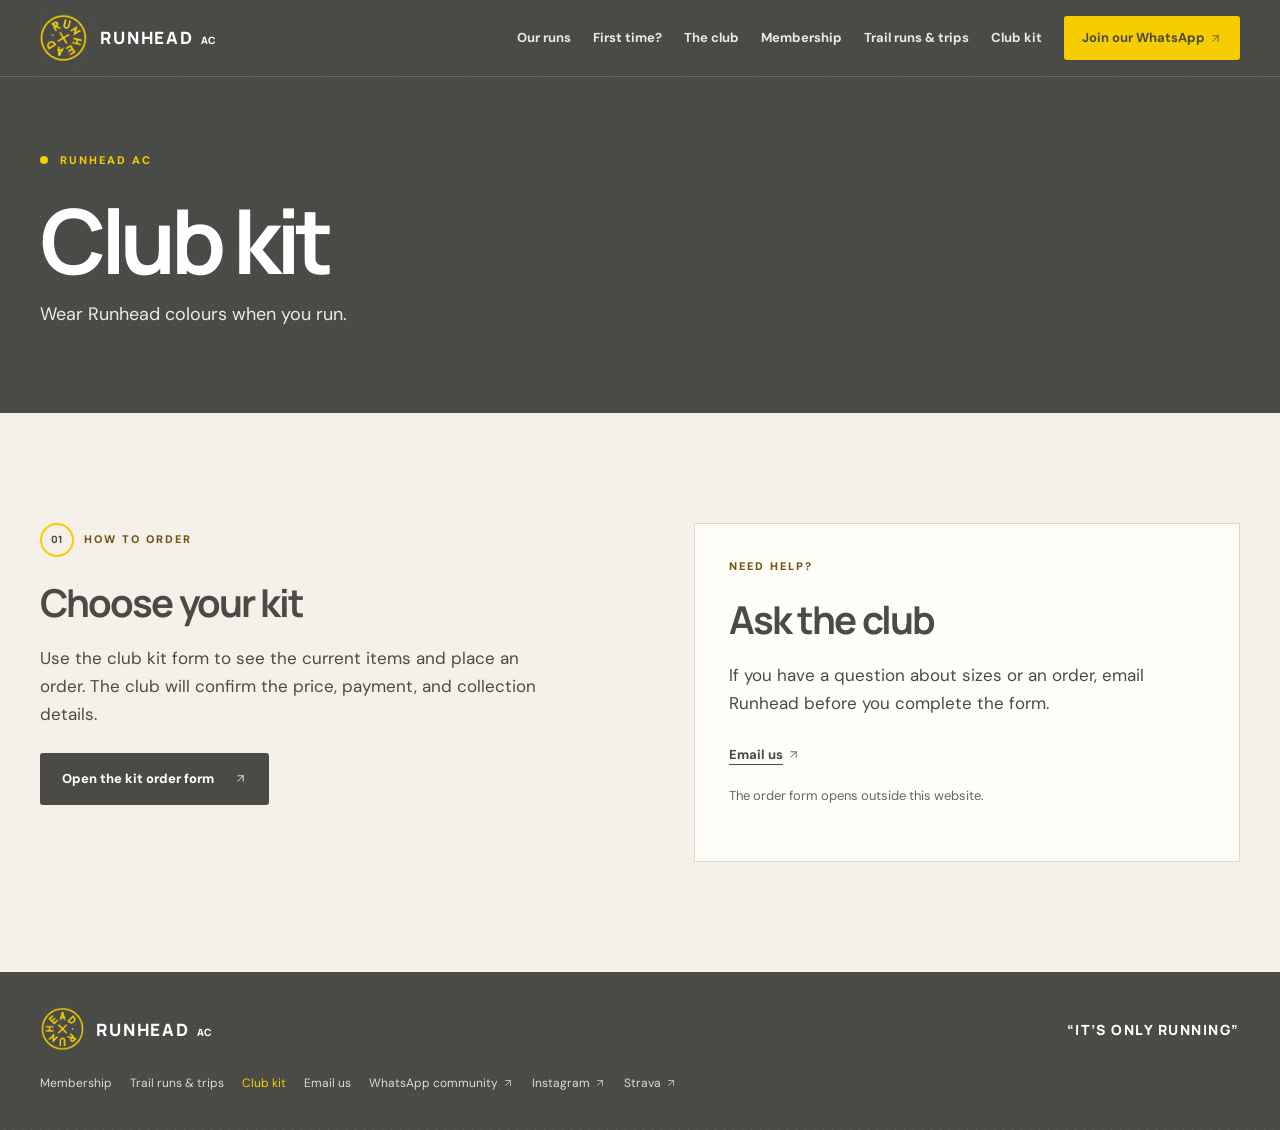
==== commit db4c62a6: "Add Strava links and strengthen club buttons" ====
--- a/kit.html
+++ b/kit.html
@@ -5,21 +5,21 @@
   <meta name="viewport" content="width=device-width, initial-scale=1">
   <meta name="theme-color" content="#4a4b46">
   <meta name="description" content="Find out how to order Runhead AC club kit.">
-  <link rel="canonical" href="https://runhead.github.io/kit.html">
+  <link rel="canonical" href="https://runheadac.com/kit.html">
   <meta property="og:type" content="website">
   <meta property="og:site_name" content="Runhead AC">
   <meta property="og:locale" content="en_GB">
   <meta property="og:title" content="Club kit | Runhead AC">
   <meta property="og:description" content="Find out how to order Runhead AC club kit.">
-  <meta property="og:url" content="https://runhead.github.io/kit.html">
-  <meta property="og:image" content="https://runhead.github.io/assets/runhead-group-cropped.jpg">
+  <meta property="og:url" content="https://runheadac.com/kit.html">
+  <meta property="og:image" content="https://runheadac.com/assets/runhead-group-cropped.jpg">
   <meta property="og:image:type" content="image/jpeg">
   <meta property="og:image:width" content="934">
   <meta property="og:image:height" content="700">
   <meta property="og:image:alt" content="Runhead members gathered outside after a club run">
   <link rel="icon" href="assets/runhead-logo.png" type="image/png">
   <title>Club kit | Runhead AC</title>
-  <link rel="stylesheet" href="styles.css?v=20261026-club-footer-final">
+  <link rel="stylesheet" href="styles.css?v=20261026-light-section-buttons">
 </head>
 <body>
   <a class="skip-link" href="#main">Skip to content</a>
@@ -34,7 +34,7 @@
     <section class="inner-hero" aria-labelledby="page-title"><div class="wrap"><p class="eyebrow"><span class="dot"></span> RUNHEAD AC</p><h1 id="page-title">Club kit</h1><p>Wear Runhead colours when you run.</p></div></section>
     <section class="inner-content section"><div class="wrap inner-grid"><div><p class="eyebrow dark-eyebrow section-label"><span class="section-index">01</span> HOW TO ORDER</p><h2>Choose your kit</h2><p>Use the club kit form to see the current items and place an order. The club will confirm the price, payment, and collection details.</p><a class="button button-dark" href="https://docs.google.com/forms/d/e/1FAIpQLScSgQSe_FY-0TyqLgfUR4P6NuaGq7rZKiGgrCs4G4qt5BO6Jg/viewform" target="_blank" rel="noopener noreferrer">Open the kit order form <svg class="external-arrow" viewBox="0 0 24 24" aria-hidden="true" focusable="false"><path d="M7 17 17 7M7 7h10v10"/></svg></a></div><div class="info-card"><p class="eyebrow dark-eyebrow">NEED HELP?</p><h2>Ask the club</h2><p>If you have a question about sizes or an order, email Runhead before you complete the form.</p><a class="text-link dark-link" href="mailto:runhead.ac@gmail.com">Email us <svg class="external-arrow" viewBox="0 0 24 24" aria-hidden="true" focusable="false"><path d="M7 17 17 7M7 7h10v10"/></svg></a><p class="info-note">The order form opens outside this website.</p></div></div></section>
   </main>
-  <footer class="site-footer"><div class="wrap footer-inner"><div class="footer-brand"><a class="brand" href="index.html" aria-label="Runhead AC, home"><img class="brand-logo" src="assets/runhead-logo.png" width="414" height="414" alt=""><span class="brand-name">RUNHEAD <small>AC</small></span></a><p class="footer-motto">“It’s only running”</p></div><nav class="footer-links" aria-label="Footer"><a href="membership.html">Membership</a><a href="trips.html">Trail runs &amp; trips</a><a href="kit.html" aria-current="page">Club kit</a><a href="mailto:runhead.ac@gmail.com">Email us</a><a href="https://chat.whatsapp.com/BqRPLCBTQV6JIAlbYKexhO" target="_blank" rel="noopener noreferrer">WhatsApp community <svg class="external-arrow" viewBox="0 0 24 24" aria-hidden="true" focusable="false"><path d="M7 17 17 7M7 7h10v10"/></svg></a><a href="https://www.instagram.com/runhead.ac/" target="_blank" rel="noopener noreferrer">Instagram <svg class="external-arrow" viewBox="0 0 24 24" aria-hidden="true" focusable="false"><path d="M7 17 17 7M7 7h10v10"/></svg></a></nav></div></footer>
+  <footer class="site-footer"><div class="wrap footer-inner"><div class="footer-brand"><a class="brand" href="index.html" aria-label="Runhead AC, home"><img class="brand-logo" src="assets/runhead-logo.png" width="414" height="414" alt=""><span class="brand-name">RUNHEAD <small>AC</small></span></a><p class="footer-motto">“It’s only running”</p></div><nav class="footer-links" aria-label="Footer"><a href="membership.html">Membership</a><a href="trips.html">Trail runs &amp; trips</a><a href="kit.html" aria-current="page">Club kit</a><a href="mailto:runhead.ac@gmail.com">Email us</a><a href="https://chat.whatsapp.com/BqRPLCBTQV6JIAlbYKexhO" target="_blank" rel="noopener noreferrer">WhatsApp community <svg class="external-arrow" viewBox="0 0 24 24" aria-hidden="true" focusable="false"><path d="M7 17 17 7M7 7h10v10"/></svg></a><a href="https://www.instagram.com/runhead.ac/" target="_blank" rel="noopener noreferrer">Instagram <svg class="external-arrow" viewBox="0 0 24 24" aria-hidden="true" focusable="false"><path d="M7 17 17 7M7 7h10v10"/></svg></a><a href="https://www.strava.com/clubs/219664" target="_blank" rel="noopener noreferrer">Strava <svg class="external-arrow" viewBox="0 0 24 24" aria-hidden="true" focusable="false"><path d="M7 17 17 7M7 7h10v10"/></svg></a></nav></div></footer>
   <script src="script.js?v=20261026-logo-rotation"></script>
 </body>
 </html>
--- a/styles.css
+++ b/styles.css
@@ -182,3 +182,7 @@
 .about-actions{display:flex;flex-wrap:wrap;gap:12px}
 .about-actions .button{max-width:100%;gap:12px}
 .community-link{text-decoration-line:underline;text-decoration-thickness:1px;text-underline-offset:5px}
+
+/* Filled secondary buttons on light content sections. */
+:where(.about,.inner-content) .button-outline{background:var(--ink);color:#fff;border-color:var(--ink)}
+:where(.about,.inner-content) .button-outline:is(:hover,:focus-visible){background:var(--gold);color:var(--ink);border-color:var(--ink)}
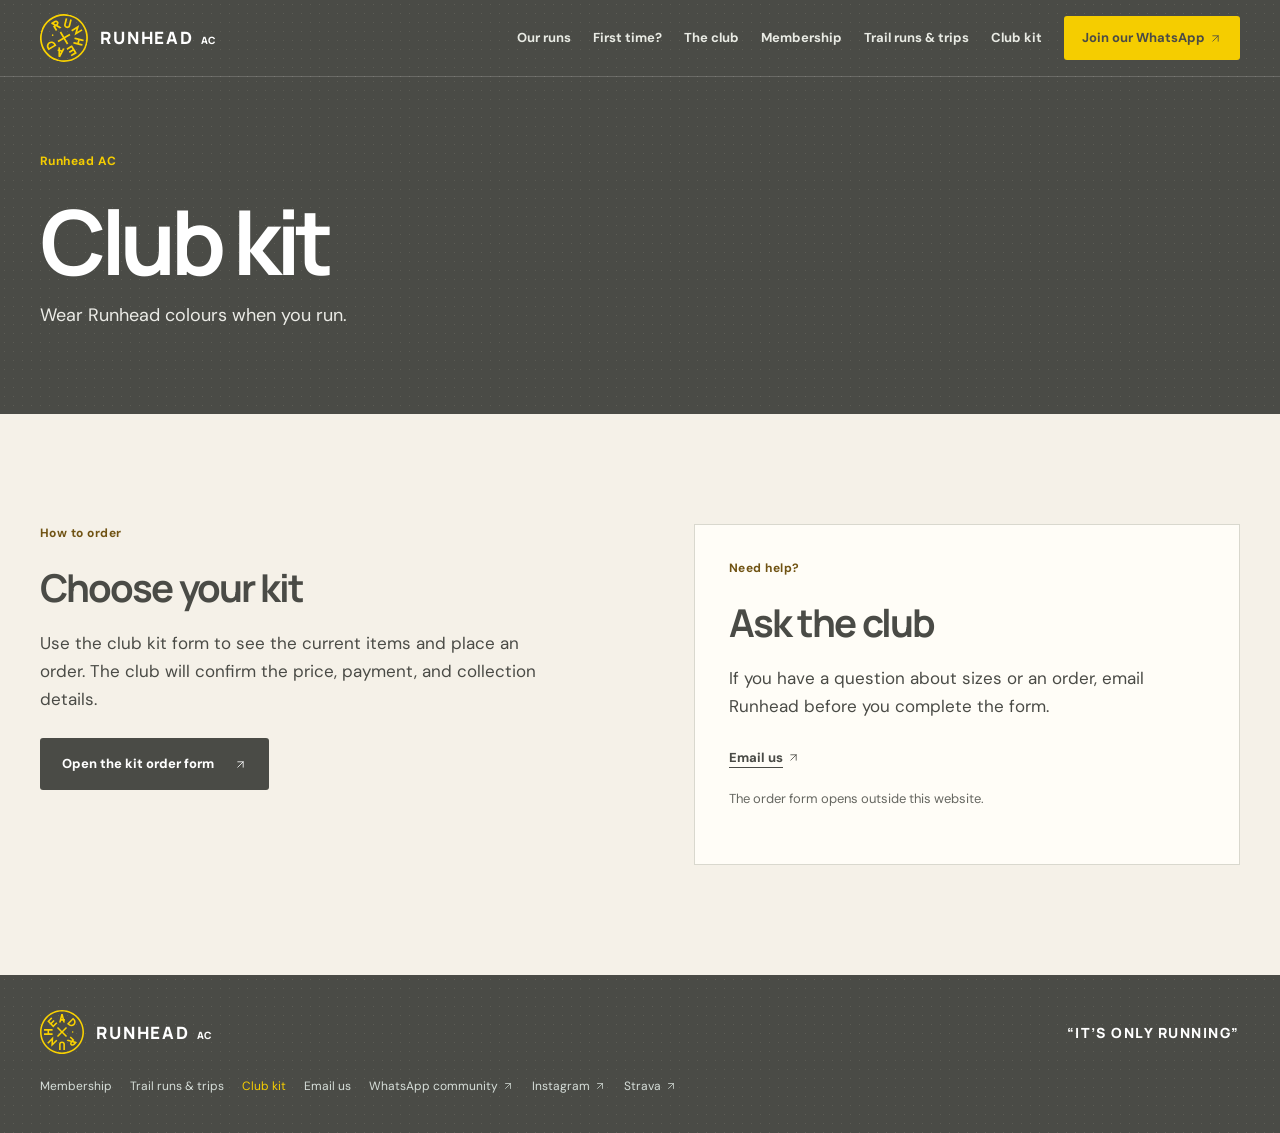
==== commit 41f7053a: "Refine club layout, logo and run details" ====
--- a/kit.html
+++ b/kit.html
@@ -17,24 +17,24 @@
   <meta property="og:image:width" content="934">
   <meta property="og:image:height" content="700">
   <meta property="og:image:alt" content="Runhead members gathered outside after a club run">
-  <link rel="icon" href="assets/runhead-logo.png" type="image/png">
+  <link rel="icon" href="assets/runhead-logo.svg" type="image/svg+xml">
   <title>Club kit | Runhead AC</title>
-  <link rel="stylesheet" href="styles.css?v=20261026-light-section-buttons">
+  <link rel="stylesheet" href="styles.css?v=20261106-brand-layout">
 </head>
 <body>
   <a class="skip-link" href="#main">Skip to content</a>
   <header class="site-header">
     <div class="wrap header-inner">
-      <a class="brand" href="index.html" aria-label="Runhead AC, home"><img class="brand-logo" src="assets/runhead-logo.png" width="414" height="414" alt=""><span class="brand-name">RUNHEAD <small>AC</small></span></a>
+      <a class="brand" href="index.html" aria-label="Runhead AC, home"><img class="brand-logo" src="assets/runhead-logo.svg" width="414" height="414" alt=""><span class="brand-name">RUNHEAD <small>AC</small></span></a>
       <button class="menu-toggle" type="button" aria-expanded="false" aria-controls="site-nav">Menu <span aria-hidden="true">☰</span></button>
       <nav class="site-nav" id="site-nav" aria-label="Main navigation"><a href="index.html#runs">Our runs</a><a href="index.html#first-run">First time?</a><a href="index.html#about">The club</a><a href="membership.html">Membership</a><a href="trips.html">Trail runs &amp; trips</a><a href="kit.html" aria-current="page">Club kit</a><a class="nav-join" href="https://chat.whatsapp.com/BqRPLCBTQV6JIAlbYKexhO" target="_blank" rel="noopener noreferrer">Join our WhatsApp <svg class="external-arrow" viewBox="0 0 24 24" aria-hidden="true" focusable="false"><path d="M7 17 17 7M7 7h10v10"/></svg></a></nav>
     </div>
   </header>
   <main id="main" tabindex="-1">
-    <section class="inner-hero" aria-labelledby="page-title"><div class="wrap"><p class="eyebrow"><span class="dot"></span> RUNHEAD AC</p><h1 id="page-title">Club kit</h1><p>Wear Runhead colours when you run.</p></div></section>
-    <section class="inner-content section"><div class="wrap inner-grid"><div><p class="eyebrow dark-eyebrow section-label"><span class="section-index">01</span> HOW TO ORDER</p><h2>Choose your kit</h2><p>Use the club kit form to see the current items and place an order. The club will confirm the price, payment, and collection details.</p><a class="button button-dark" href="https://docs.google.com/forms/d/e/1FAIpQLScSgQSe_FY-0TyqLgfUR4P6NuaGq7rZKiGgrCs4G4qt5BO6Jg/viewform" target="_blank" rel="noopener noreferrer">Open the kit order form <svg class="external-arrow" viewBox="0 0 24 24" aria-hidden="true" focusable="false"><path d="M7 17 17 7M7 7h10v10"/></svg></a></div><div class="info-card"><p class="eyebrow dark-eyebrow">NEED HELP?</p><h2>Ask the club</h2><p>If you have a question about sizes or an order, email Runhead before you complete the form.</p><a class="text-link dark-link" href="mailto:runhead.ac@gmail.com">Email us <svg class="external-arrow" viewBox="0 0 24 24" aria-hidden="true" focusable="false"><path d="M7 17 17 7M7 7h10v10"/></svg></a><p class="info-note">The order form opens outside this website.</p></div></div></section>
+    <section class="inner-hero" aria-labelledby="page-title"><div class="wrap"><p class="eyebrow"><span class="dot"></span> Runhead AC</p><h1 id="page-title">Club kit</h1><p>Wear Runhead colours when you run.</p></div></section>
+    <section class="inner-content section"><div class="wrap inner-grid"><div><p class="eyebrow dark-eyebrow section-label">How to order</p><h2>Choose your kit</h2><p>Use the club kit form to see the current items and place an order. The club will confirm the price, payment, and collection details.</p><a class="button button-dark" href="https://docs.google.com/forms/d/e/1FAIpQLScSgQSe_FY-0TyqLgfUR4P6NuaGq7rZKiGgrCs4G4qt5BO6Jg/viewform" target="_blank" rel="noopener noreferrer">Open the kit order form <svg class="external-arrow" viewBox="0 0 24 24" aria-hidden="true" focusable="false"><path d="M7 17 17 7M7 7h10v10"/></svg></a></div><div class="info-card"><p class="eyebrow dark-eyebrow">Need help?</p><h2>Ask the club</h2><p>If you have a question about sizes or an order, email Runhead before you complete the form.</p><a class="text-link dark-link" href="mailto:runhead.ac@gmail.com">Email us <svg class="external-arrow" viewBox="0 0 24 24" aria-hidden="true" focusable="false"><path d="M7 17 17 7M7 7h10v10"/></svg></a><p class="info-note">The order form opens outside this website.</p></div></div></section>
   </main>
-  <footer class="site-footer"><div class="wrap footer-inner"><div class="footer-brand"><a class="brand" href="index.html" aria-label="Runhead AC, home"><img class="brand-logo" src="assets/runhead-logo.png" width="414" height="414" alt=""><span class="brand-name">RUNHEAD <small>AC</small></span></a><p class="footer-motto">“It’s only running”</p></div><nav class="footer-links" aria-label="Footer"><a href="membership.html">Membership</a><a href="trips.html">Trail runs &amp; trips</a><a href="kit.html" aria-current="page">Club kit</a><a href="mailto:runhead.ac@gmail.com">Email us</a><a href="https://chat.whatsapp.com/BqRPLCBTQV6JIAlbYKexhO" target="_blank" rel="noopener noreferrer">WhatsApp community <svg class="external-arrow" viewBox="0 0 24 24" aria-hidden="true" focusable="false"><path d="M7 17 17 7M7 7h10v10"/></svg></a><a href="https://www.instagram.com/runhead.ac/" target="_blank" rel="noopener noreferrer">Instagram <svg class="external-arrow" viewBox="0 0 24 24" aria-hidden="true" focusable="false"><path d="M7 17 17 7M7 7h10v10"/></svg></a><a href="https://www.strava.com/clubs/219664" target="_blank" rel="noopener noreferrer">Strava <svg class="external-arrow" viewBox="0 0 24 24" aria-hidden="true" focusable="false"><path d="M7 17 17 7M7 7h10v10"/></svg></a></nav></div></footer>
+  <footer class="site-footer"><div class="wrap footer-inner"><div class="footer-brand"><a class="brand" href="index.html" aria-label="Runhead AC, home"><img class="brand-logo" src="assets/runhead-logo.svg" width="414" height="414" alt=""><span class="brand-name">RUNHEAD <small>AC</small></span></a><p class="footer-motto">“It’s only running”</p></div><nav class="footer-links" aria-label="Footer"><a href="membership.html">Membership</a><a href="trips.html">Trail runs &amp; trips</a><a href="kit.html" aria-current="page">Club kit</a><a href="mailto:runhead.ac@gmail.com">Email us</a><a href="https://chat.whatsapp.com/BqRPLCBTQV6JIAlbYKexhO" target="_blank" rel="noopener noreferrer">WhatsApp community <svg class="external-arrow" viewBox="0 0 24 24" aria-hidden="true" focusable="false"><path d="M7 17 17 7M7 7h10v10"/></svg></a><a href="https://www.instagram.com/runhead.ac/" target="_blank" rel="noopener noreferrer">Instagram <svg class="external-arrow" viewBox="0 0 24 24" aria-hidden="true" focusable="false"><path d="M7 17 17 7M7 7h10v10"/></svg></a><a href="https://www.strava.com/clubs/219664" target="_blank" rel="noopener noreferrer">Strava <svg class="external-arrow" viewBox="0 0 24 24" aria-hidden="true" focusable="false"><path d="M7 17 17 7M7 7h10v10"/></svg></a></nav></div></footer>
   <script src="script.js?v=20261026-logo-rotation"></script>
 </body>
 </html>
--- a/styles.css
+++ b/styles.css
@@ -1,5 +1,5 @@
 @import url('https://fonts.googleapis.com/css2?family=DM+Sans:wght@400;500;600;700;800&family=Manrope:wght@400;500;600;700;800&display=swap');
-:root{--ink:#4a4b46;--deep:#4a4b46;--cream:#f5f1e8;--paper:#fffdf7;--gold:#f5cd00;--muted:#666761;--line:#d9d8ce;--link-hover-underline:3px}*{box-sizing:border-box}html{scroll-behavior:smooth}body{margin:0;background:var(--cream);color:var(--ink);font-family:'DM Sans',Arial,sans-serif;line-height:1.5}a{color:inherit}button{font:inherit}.wrap{width:min(1200px,calc(100% - 64px));margin:auto}.skip-link{position:absolute;left:12px;top:-60px;background:var(--gold);padding:10px;z-index:20}.skip-link:focus{top:12px}.site-header{background:var(--deep);color:#fff;position:relative;z-index:5;border-bottom:1px solid #ffffff2b}.header-inner{height:76px;display:flex;align-items:center;justify-content:space-between}.brand{display:inline-flex;align-items:center;gap:12px;text-decoration:none;color:#fff}.brand-name{font-family:Manrope,Arial,sans-serif;font-size:17px;font-weight:800;letter-spacing:.11em;white-space:nowrap}.brand-name small{font-size:10px;letter-spacing:.04em;margin-left:2px}.site-nav{display:flex;align-items:center;gap:35px}.site-nav a{font-size:13px;font-weight:700;text-decoration:none;color:#e9ebe4}.site-nav a:hover,.site-nav a:focus-visible{color:var(--gold)}.site-nav .nav-join{background:var(--gold);color:var(--ink);padding:12px 18px;border-radius:3px}.site-nav .nav-join:hover{background:#ffe579;color:var(--ink)}.menu-toggle{display:none}.hero{position:relative;overflow:hidden;background:var(--deep);color:#fff}.hero-grain{position:absolute;inset:0;opacity:.17;background-image:radial-gradient(#b4b4a2 .7px,transparent .7px);background-size:9px 9px;pointer-events:none}.hero-grid{position:relative;display:grid;grid-template-columns:1.04fr .96fr;gap:4%;align-items:center;min-height:610px;padding-top:48px;padding-bottom:48px}.hero-copy{padding-bottom:22px}.eyebrow{font-size:11px;font-weight:800;letter-spacing:.18em;color:var(--gold);margin:0 0 24px;display:flex;align-items:center;gap:12px}.dot{width:8px;height:8px;background:var(--gold);border-radius:50%;display:inline-block}.hero h1,h2,h3{font-family:Manrope,Arial,sans-serif}.hero h1{font-size:clamp(48px,5.5vw,82px);line-height:1.08;letter-spacing:-.06em;margin:0 0 28px;max-width:720px}.hero h1 em,h2 em{font-style:normal;color:var(--gold)}.hero-intro{font-size:18px;max-width:490px;color:#ecece7;margin:0 0 29px}.hero-actions,.join-actions{display:flex;align-items:center;gap:25px;flex-wrap:wrap}.button{display:inline-flex;justify-content:center;align-items:center;gap:26px;padding:15px 22px;text-decoration:none;font-size:13px;font-weight:800;border-radius:3px;min-height:52px;transition:transform .15s,background .15s}.button:hover{transform:translateY(-2px)}.button-yellow{background:var(--gold);color:var(--ink)}.button-yellow:hover{background:#ffe476}.text-link{font-size:13px;font-weight:800;color:#fff;text-decoration:none;border-bottom:1px solid #ffffff88;padding-bottom:4px}.text-link:hover{color:var(--gold)}.hero-note{display:flex;align-items:center;gap:11px;color:#e4e4df;font-size:13px;margin-top:34px}.note-icon{border:1px solid #e4e4df;border-radius:50%;width:22px;height:22px;display:grid;place-items:center;font-size:12px}.hero-visual{position:relative;padding:16px 16px 20px 0}.photo-frame{position:relative;background:#e6ddc1;transform:rotate(2deg);box-shadow:0 25px 60px #020b0d6c;padding:10px 10px 38px}.photo-frame img{display:block;width:100%;height:auto;aspect-ratio:1.9;object-fit:cover;object-position:center 65%}.photo-caption{position:absolute;bottom:11px;left:17px;font-size:10px;letter-spacing:.15em;font-weight:800;color:var(--ink)}.round-stamp{position:absolute;right:-22px;bottom:-23px;width:136px;height:136px;border-radius:50%;background:var(--gold);border:6px solid var(--deep);color:var(--ink);display:flex;flex-direction:column;align-items:center;justify-content:center;text-align:center;transform:rotate(12deg);box-shadow:0 12px 28px #0005}.round-stamp span{font-size:11px;line-height:1.2;letter-spacing:.1em;font-weight:800}.hero-bottom{position:relative;display:flex;justify-content:space-between;padding:0 0 21px;color:#d4d4cd;font-size:10px;font-weight:800;letter-spacing:.18em}.section{padding:110px 0}.runs{background:var(--cream)}.section-heading{display:flex;justify-content:space-between;align-items:end;gap:30px;margin-bottom:40px}.section-heading h2,.first h2,.faq h2,.about h2{font-size:clamp(37px,4vw,58px);line-height:1.1;letter-spacing:-.055em;margin:0}.section-heading h2 em,.faq h2 em{color:#aa7c15}.dark-eyebrow{color:#97721b}.section-heading>p{max-width:300px;margin:0 0 8px;color:var(--muted);font-size:15px}.run-grid{display:grid;grid-template-columns:1.28fr 1fr 1fr;gap:17px}.run-card{min-height:320px;padding:28px;background:var(--paper);border:1px solid var(--line);display:flex;flex-direction:column;position:relative}.run-card.regular{background:var(--gold);border-color:var(--gold)}.run-card.trail{background:#e4e4df}.card-number{font-size:10px;font-weight:800;letter-spacing:.17em}.card-symbol{position:absolute;right:28px;top:21px;font-size:43px;line-height:1;font-family:Arial,sans-serif;font-weight:400}.run-card h3{font-size:29px;line-height:1.1;letter-spacing:-.04em;margin:62px 0 14px}.run-card p{font-size:14px;line-height:1.55;margin:0;color:#4a4b46}.fact-grid{display:flex;border-top:1px solid #4a4b4655;border-bottom:1px solid #4a4b4655;margin:23px 0 15px;padding:14px 0;gap:20px}.fact-grid div{flex:1;display:flex;flex-direction:column}.fact-grid strong{font-family:Manrope,Arial,sans-serif;font-size:18px}.fact-grid span{font-size:11px}.run-card .card-detail{font-size:13px;font-weight:800;color:var(--ink)}.card-detail span{font-weight:500}.runs-note{font-size:13px;color:var(--muted);margin:23px 0 0}.runs-note a{font-weight:700}.first{background:var(--ink);color:#fff}.first-grid{display:grid;grid-template-columns:.9fr 1.1fr;gap:12%}.first h2 em,.about h2 em{color:var(--gold)}.first-intro>p:not(.eyebrow){font-size:17px;max-width:420px;color:#e4e4df;margin:27px 0 34px}.place-card{display:flex;gap:17px;background:#ffffff12;border:1px solid #ffffff38;padding:20px;max-width:440px}.place-pin{font-size:38px;line-height:1;color:var(--gold)}.place-card div{display:flex;flex-direction:column;gap:3px}.place-card strong{font-size:15px}.place-card div>span:not(.place-pin){color:#e4e4df;font-size:13px}.place-card a{color:var(--gold);font-size:12px;font-weight:800;margin-top:7px}.first-steps{border-top:1px solid #ffffff3d}.step{display:flex;gap:26px;padding:23px 0;border-bottom:1px solid #ffffff3d}.step>span{color:var(--gold);font-size:12px;font-weight:800;padding-top:7px}.step h3{font-size:21px;letter-spacing:-.03em;margin:0 0 5px}.step p{color:#e4e4df;margin:0;font-size:14px}.faq{background:var(--paper)}.faq-grid{display:grid;grid-template-columns:.8fr 1.2fr;gap:10%}.faq-aside{font-size:15px;color:var(--muted);margin-top:28px}.faq-aside a{font-weight:700;color:var(--ink)}.faq-list{border-top:1px solid var(--line)}.faq-list details{border-bottom:1px solid var(--line)}.faq-list summary{cursor:pointer;list-style:none;font-family:Manrope,Arial,sans-serif;font-weight:800;font-size:16px;padding:22px 34px 22px 0;position:relative}.faq-list summary::-webkit-details-marker{display:none}.faq-list summary:after{content:'+';position:absolute;right:5px;top:16px;font-size:26px;font-weight:400}.faq-list details[open] summary:after{content:'+';transform:rotate(45deg)}.faq-list details p{margin:0;padding:0 38px 22px 0;color:var(--muted);font-size:14px}.about{background:#4a4b46;color:#fff}.about-grid{display:grid;grid-template-columns:.7fr 1.3fr;align-items:center;gap:10%}.about-grid>div:last-child>p:not(.eyebrow){font-size:17px;line-height:1.65;color:#e4e4df;max-width:650px;margin:28px 0}.about-links{display:flex;gap:24px;flex-wrap:wrap}.about-links a{color:var(--gold);font-size:13px;font-weight:800;text-decoration:none;border-bottom:1px solid var(--gold);padding-bottom:4px}.join{background:var(--gold);text-align:center;padding:90px 0}.join-inner{display:flex;align-items:center;flex-direction:column}.join .eyebrow{margin-bottom:13px}.join h2{font-size:clamp(43px,5vw,66px);letter-spacing:-.06em;line-height:1.1;margin:0}.join p:not(.eyebrow){font-size:17px;margin:15px 0 28px}.join-actions{justify-content:center;gap:12px}.button-dark{background:var(--ink);color:#fff}.button-dark:hover{background:#5e5f59}.button-outline{border:1px solid var(--ink);color:var(--ink)}.button-outline:hover{background:#fff3b6}.site-footer{background:#4a4b46;color:#d6ded9;padding:35px 0}.footer-inner{display:flex;align-items:center;justify-content:space-between;gap:20px}.footer-inner p{font-size:12px}.footer-inner>div{display:flex;gap:18px}.footer-inner>div a{font-size:12px;text-decoration:none;color:#d6ded9}.footer-inner>div a:hover{color:var(--gold)}:focus-visible{outline:3px solid #f2ca43;outline-offset:4px}@media(max-width:900px){.wrap{width:min(100% - 40px,1200px)}.site-nav{gap:16px}.hero-grid{grid-template-columns:1fr;gap:30px;padding-top:55px}.hero-copy{padding:0}.hero-visual{max-width:670px;margin:0 auto 20px}.run-grid{grid-template-columns:1fr 1fr}.run-card.regular{grid-column:1/-1}.first-grid,.faq-grid{gap:6%}.footer-inner{flex-wrap:wrap}}@media(max-width:650px){.wrap{width:calc(100% - 36px)}.header-inner{height:66px}.menu-toggle{display:block;background:none;border:1px solid #ffffff67;color:#fff;padding:8px 10px;font-size:12px;font-weight:700}.menu-toggle span{margin-left:8px}.site-nav{display:none;position:absolute;top:66px;left:0;right:0;background:var(--deep);padding:20px 18px 24px;flex-direction:column;align-items:stretch;gap:0;border-top:1px solid #ffffff33}.site-nav.is-open{display:flex}.site-nav a{padding:12px 4px}.site-nav .nav-join{margin-top:8px;padding:12px}.hero-grid{padding-top:47px;padding-bottom:30px;min-height:0}.hero h1{font-size:clamp(43px,12vw,65px)}.hero-intro{font-size:16px}.hero-actions{gap:18px}.hero-visual{padding-right:10px}.round-stamp{width:101px;height:101px;right:-13px;bottom:-15px}.round-stamp span{font-size:8px}.hero-bottom{font-size:8px}.section{padding:74px 0}.section-heading{display:block}.section-heading>p{margin:20px 0 0}.run-grid,.first-grid,.faq-grid,.about-grid{grid-template-columns:1fr}.run-grid{gap:12px}.run-card.regular{grid-column:auto}.run-card{min-height:280px}.run-card h3{margin-top:50px}.first-grid,.faq-grid,.about-grid{gap:38px}.join{padding:70px 0}.join-actions{flex-direction:column;width:100%}.join-actions .button{width:100%;max-width:330px}.footer-inner{align-items:flex-start;flex-direction:column}.footer-inner>div{flex-wrap:wrap}.faq-list summary{font-size:15px}}@media(prefers-reduced-motion:reduce){html{scroll-behavior:auto}.button{transition:none}}
+:root{--ink:#4a4b46;--deep:#4a4b46;--cream:#f5f1e8;--paper:#fffdf7;--gold:#f5cd00;--muted:#666761;--line:#d9d8ce;--link-hover-underline:3px}*{box-sizing:border-box}html{scroll-behavior:smooth}body{margin:0;background:var(--cream);color:var(--ink);font-family:'DM Sans',Arial,sans-serif;line-height:1.5}a{color:inherit}button{font:inherit}.wrap{width:min(1200px,calc(100% - 64px));margin:auto}.skip-link{position:absolute;left:12px;top:-60px;background:var(--gold);padding:10px;z-index:20}.skip-link:focus{top:12px}.site-header{background:var(--deep);color:#fff;position:relative;z-index:5;border-bottom:1px solid #ffffff2b}.header-inner{height:76px;display:flex;align-items:center;justify-content:space-between}.brand{display:inline-flex;align-items:center;gap:12px;text-decoration:none;color:#fff}.brand-name{font-family:Manrope,Arial,sans-serif;font-size:17px;font-weight:800;letter-spacing:.11em;white-space:nowrap}.brand-name small{font-size:10px;letter-spacing:.04em;margin-left:2px}.site-nav{display:flex;align-items:center;gap:35px}.site-nav a{font-size:13px;font-weight:700;text-decoration:none;color:#e9ebe4}.site-nav a:hover,.site-nav a:focus-visible{color:var(--gold)}.site-nav .nav-join{background:var(--gold);color:var(--ink);padding:12px 18px;border-radius:3px}.site-nav .nav-join:hover{background:#ffe579;color:var(--ink)}.menu-toggle{display:none}.hero{position:relative;overflow:hidden;background:var(--deep);color:#fff}.hero-grain{background-image:radial-gradient(#b4b4a2 .7px,transparent .7px);position:absolute;inset:0;opacity:.17;background-size:9px 9px;pointer-events:none}.hero-grid{position:relative;display:grid;grid-template-columns:1.04fr .96fr;gap:4%;align-items:center;min-height:610px;padding-top:48px;padding-bottom:48px}.hero-copy{padding-bottom:22px}.eyebrow{font-size:11px;font-weight:800;letter-spacing:.18em;color:var(--gold);margin:0 0 24px;display:flex;align-items:center;gap:12px}.dot{width:8px;height:8px;background:var(--gold);border-radius:50%;display:inline-block}.hero h1,h2,h3{font-family:Manrope,Arial,sans-serif}.hero h1{font-size:clamp(48px,5.5vw,82px);line-height:1.08;letter-spacing:-.06em;margin:0 0 28px;max-width:720px}.hero h1 em,h2 em{font-style:normal;color:var(--gold)}.hero-intro{font-size:18px;max-width:490px;color:#ecece7;margin:0 0 29px}.hero-actions,.join-actions{display:flex;align-items:center;gap:25px;flex-wrap:wrap}.button{display:inline-flex;justify-content:center;align-items:center;gap:26px;padding:15px 22px;text-decoration:none;font-size:13px;font-weight:800;border-radius:3px;min-height:52px;transition:transform .15s,background .15s}.button:hover{transform:none}.button-yellow{background:var(--gold);color:var(--ink)}.button-yellow:hover{background:#ffe476}.text-link{font-size:13px;font-weight:800;color:#fff;text-decoration:none;border-bottom:1px solid #ffffff88;padding-bottom:4px}.text-link:hover{color:var(--gold)}.hero-note{display:flex;align-items:center;gap:11px;color:#e4e4df;font-size:13px;margin-top:34px}.note-icon{border:1px solid #e4e4df;border-radius:50%;width:22px;height:22px;display:grid;place-items:center;font-size:12px}.hero-visual{position:relative;padding:16px 16px 20px 0}.photo-frame{position:relative;background:#e6ddc1;transform:rotate(2deg);box-shadow:0 25px 60px #020b0d6c;padding:10px 10px 38px}.photo-frame img{display:block;width:100%;height:auto;aspect-ratio:1.9;object-fit:cover;object-position:center 65%}.photo-caption{position:absolute;bottom:11px;left:17px;font-size:10px;letter-spacing:.15em;font-weight:800;color:var(--ink)}.round-stamp{position:absolute;right:-22px;bottom:-23px;width:136px;height:136px;border-radius:50%;background:var(--gold);border:6px solid var(--deep);color:var(--ink);display:flex;flex-direction:column;align-items:center;justify-content:center;text-align:center;transform:rotate(12deg);box-shadow:0 12px 28px #0005}.round-stamp span{font-size:11px;line-height:1.2;letter-spacing:.1em;font-weight:800}.hero-bottom{position:relative;display:flex;justify-content:space-between;padding:0 0 21px;color:#d4d4cd;font-size:10px;font-weight:800;letter-spacing:.18em}.section{padding:110px 0}.runs{background:var(--cream)}.section-heading{display:flex;justify-content:space-between;align-items:end;gap:30px;margin-bottom:40px}.section-heading h2,.first h2,.faq h2,.about h2{font-size:clamp(37px,4vw,58px);line-height:1.1;letter-spacing:-.055em;margin:0}.section-heading h2 em,.faq h2 em{color:#aa7c15}.dark-eyebrow{color:#97721b}.section-heading>p{max-width:300px;margin:0 0 8px;color:var(--muted);font-size:15px}.run-grid{display:grid;grid-template-columns:repeat(3,minmax(0,1fr));gap:17px}.run-card{min-height:320px;padding:28px;background:var(--paper);border:1px solid var(--line);display:flex;flex-direction:column;position:relative}.run-card.regular{background:var(--gold);border-color:var(--gold)}.run-card.trail{background:#e4e4df}.card-number{font-size:10px;font-weight:800;letter-spacing:.17em}.card-symbol{position:absolute;right:28px;top:21px;font-size:43px;line-height:1;font-family:Arial,sans-serif;font-weight:400}.run-card h3{font-size:29px;line-height:1.1;letter-spacing:-.04em;margin:62px 0 14px}.run-card p{font-size:14px;line-height:1.55;margin:0;color:#4a4b46}.fact-grid{display:flex;border-top:1px solid #4a4b4655;border-bottom:1px solid #4a4b4655;margin:23px 0 15px;padding:14px 0;gap:20px}.fact-grid div{flex:1;display:flex;flex-direction:column}.fact-grid strong{font-family:Manrope,Arial,sans-serif;font-size:18px}.fact-grid span{font-size:11px}.run-card .card-detail{font-size:13px;font-weight:800;color:var(--ink)}.card-detail span{font-weight:500}.runs-note{font-size:13px;color:var(--muted);margin:23px 0 0}.runs-note a{font-weight:700}.first{background:var(--ink);color:#fff}.first-grid{display:grid;grid-template-columns:.9fr 1.1fr;gap:12%}.first h2 em,.about h2 em{color:var(--gold)}.first-intro>p:not(.eyebrow){font-size:17px;max-width:420px;color:#e4e4df;margin:27px 0 34px}.place-card{display:flex;gap:17px;background:#ffffff12;border:1px solid #ffffff38;padding:20px;max-width:440px}.place-pin{font-size:38px;line-height:1;color:var(--gold)}.place-card div{display:flex;flex-direction:column;gap:3px}.place-card strong{font-size:15px}.place-card div>span:not(.place-pin){color:#e4e4df;font-size:13px}.place-card a{color:var(--gold);font-size:12px;font-weight:800;margin-top:7px}.first-steps{border-top:1px solid #ffffff3d}.step{display:flex;gap:26px;padding:23px 0;border-bottom:1px solid #ffffff3d}.step>span{color:var(--gold);font-size:12px;font-weight:800;padding-top:7px}.step h3{font-size:21px;letter-spacing:-.03em;margin:0 0 5px}.step p{color:#e4e4df;margin:0;font-size:14px}.faq{background:var(--paper)}.faq-grid{display:grid;grid-template-columns:.8fr 1.2fr;gap:10%}.faq-aside{font-size:15px;color:var(--muted);margin-top:28px}.faq-aside a{font-weight:700;color:var(--ink)}.faq-list{border-top:1px solid var(--line)}.faq-list details{border-bottom:1px solid var(--line)}.faq-list summary{cursor:pointer;list-style:none;font-family:Manrope,Arial,sans-serif;font-weight:800;font-size:16px;padding:22px 34px 22px 0;position:relative}.faq-list summary::-webkit-details-marker{display:none}.faq-list summary:after{content:'+';position:absolute;right:5px;top:16px;font-size:26px;font-weight:400}.faq-list details[open] summary:after{content:'+';transform:rotate(45deg)}.faq-list details p{margin:0;padding:0 38px 22px 0;color:var(--muted);font-size:14px}.about{background:#4a4b46;color:#fff}.about-grid{display:grid;grid-template-columns:.7fr 1.3fr;align-items:center;gap:10%}.about-grid>div:last-child>p:not(.eyebrow){font-size:17px;line-height:1.65;color:#e4e4df;max-width:650px;margin:28px 0}.about-links{display:flex;gap:24px;flex-wrap:wrap}.about-links a{color:var(--gold);font-size:13px;font-weight:800;text-decoration:none;border-bottom:1px solid var(--gold);padding-bottom:4px}.join{background:var(--gold);text-align:center;padding:90px 0}.join-inner{display:flex;align-items:center;flex-direction:column}.join .eyebrow{margin-bottom:13px}.join h2{font-size:clamp(43px,5vw,66px);letter-spacing:-.06em;line-height:1.1;margin:0}.join p:not(.eyebrow){font-size:17px;margin:15px 0 28px}.join-actions{justify-content:center;gap:12px}.button-dark{background:var(--ink);color:#fff}.button-dark:hover{background:#5e5f59}.button-outline{border:1px solid var(--ink);color:var(--ink)}.button-outline:hover{background:#fff3b6}.site-footer{background:#4a4b46;color:#d6ded9;padding:35px 0}.footer-inner{display:flex;align-items:center;justify-content:space-between;gap:20px}.footer-inner p{font-size:12px}.footer-inner>div{display:flex;gap:18px}.footer-inner>div a{font-size:12px;text-decoration:none;color:#d6ded9}.footer-inner>div a:hover{color:var(--gold)}:focus-visible{outline:3px solid #f2ca43;outline-offset:4px}@media(max-width:900px){.wrap{width:min(100% - 40px,1200px)}.site-nav{gap:16px}.hero-grid{grid-template-columns:1fr;gap:30px;padding-top:55px}.hero-copy{padding:0}.hero-visual{max-width:670px;margin:0 auto 20px}.run-grid{grid-template-columns:1fr 1fr}.run-card.regular{grid-column:1/-1}.first-grid,.faq-grid{gap:6%}.footer-inner{flex-wrap:wrap}}@media(max-width:650px){.wrap{width:calc(100% - 36px)}.header-inner{height:66px}.menu-toggle{display:block;background:none;border:1px solid #ffffff67;color:#fff;padding:8px 10px;font-size:12px;font-weight:700}.menu-toggle span{margin-left:8px}.site-nav{display:none;position:absolute;top:66px;left:0;right:0;background:var(--deep);padding:20px 18px 24px;flex-direction:column;align-items:stretch;gap:0;border-top:1px solid #ffffff33}.site-nav.is-open{display:flex}.site-nav a{padding:12px 4px}.site-nav .nav-join{margin-top:8px;padding:12px}.hero-grid{padding-top:47px;padding-bottom:30px;min-height:0}.hero h1{font-size:clamp(43px,12vw,65px)}.hero-intro{font-size:16px}.hero-actions{gap:18px}.hero-visual{padding-right:10px}.round-stamp{width:101px;height:101px;right:-13px;bottom:-15px}.round-stamp span{font-size:8px}.hero-bottom{font-size:8px}.section{padding:74px 0}.section-heading{display:block}.section-heading>p{margin:20px 0 0}.run-grid,.first-grid,.faq-grid,.about-grid{grid-template-columns:1fr}.run-grid{gap:12px}.run-card.regular{grid-column:auto}.run-card{min-height:280px}.run-card h3{margin-top:50px}.first-grid,.faq-grid,.about-grid{gap:38px}.join{padding:70px 0}.join-actions{flex-direction:column;width:100%}.join-actions .button{width:100%;max-width:330px}.footer-inner{align-items:flex-start;flex-direction:column}.footer-inner>div{flex-wrap:wrap}.faq-list summary{font-size:15px}}@media(prefers-reduced-motion:reduce){html{scroll-behavior:auto}.button{transition:none}}
 
 
 
@@ -61,7 +61,7 @@
 .about-grid>div:last-child>p:not(.eyebrow){color:var(--ink)}
 .about-links a{color:#705313;border-color:currentColor}
 .about :focus-visible{outline-color:var(--ink)}
-.faq{background-color:var(--deep);color:#fff;background-image:radial-gradient(circle,rgba(180,180,162,.17) .7px,transparent .7px);background-size:9px 9px}
+.faq{background-image:radial-gradient(circle,rgba(180,180,162,.17) .7px,transparent .7px);background-color:var(--deep);color:#fff;background-size:9px 9px}
 .faq .dark-eyebrow{color:var(--gold)}
 .faq-list,.faq-list details{border-color:#ffffff3d}
 .faq-list details p,.faq-aside{color:#e4e4df}
@@ -70,7 +70,7 @@
 .about-logo{border-radius:50%}
 
 /* Remove neutral grey pixels while preserving the original yellow logo. */
-.about-logo{filter:url(#logo-remove-grey)}
+
 
 .hero-actions .button,.join-actions .button{width:220px;max-width:100%}
 @media(max-width:650px){.hero-actions,.join-actions{flex-direction:column;align-items:center;width:100%}.hero-actions .button,.join-actions .button{width:100%;max-width:330px}}
@@ -104,7 +104,7 @@
 .trips-note a{font-weight:700;text-underline-offset:4px}
 @media(max-width:650px){.club-trips{margin-top:48px;padding-top:42px}.trip-photos{grid-template-columns:1fr;gap:28px}.trips-intro{margin-bottom:28px}}
 
-.run-card .trips-card-link{align-self:flex-start;margin-top:24px;font-size:13px}
+.run-card .text-link{align-self:flex-start;margin-top:24px;font-size:13px}
 
 .trail-photo{margin:0;padding:10px 10px 0;background:#e6ddc1;box-shadow:0 12px 25px #4a4b4618;transform:rotate(1deg)}
 .trail-photo img{display:block;width:100%;height:auto}
@@ -186,3 +186,14 @@
 /* Filled secondary buttons on light content sections. */
 :where(.about,.inner-content) .button-outline{background:var(--ink);color:#fff;border-color:var(--ink)}
 :where(.about,.inner-content) .button-outline:is(:hover,:focus-visible){background:var(--gold);color:var(--ink);border-color:var(--ink)}
+
+/* Simplified section labels. */
+.eyebrow,.card-number{font-size:12px;font-weight:700;letter-spacing:.04em}
+.dot,.card-number::before,.faq .eyebrow::before{display:none}
+
+/* Balance the desktop headline and club photo. */
+@media(min-width:901px){
+ .hero h1{font-size:clamp(54px,4.5vw,66px)}
+ .hero-grid{min-height:560px;padding-bottom:28px}
+ .hero-visual{transform:translateY(-24px) scale(1.04);transform-origin:center}
+}
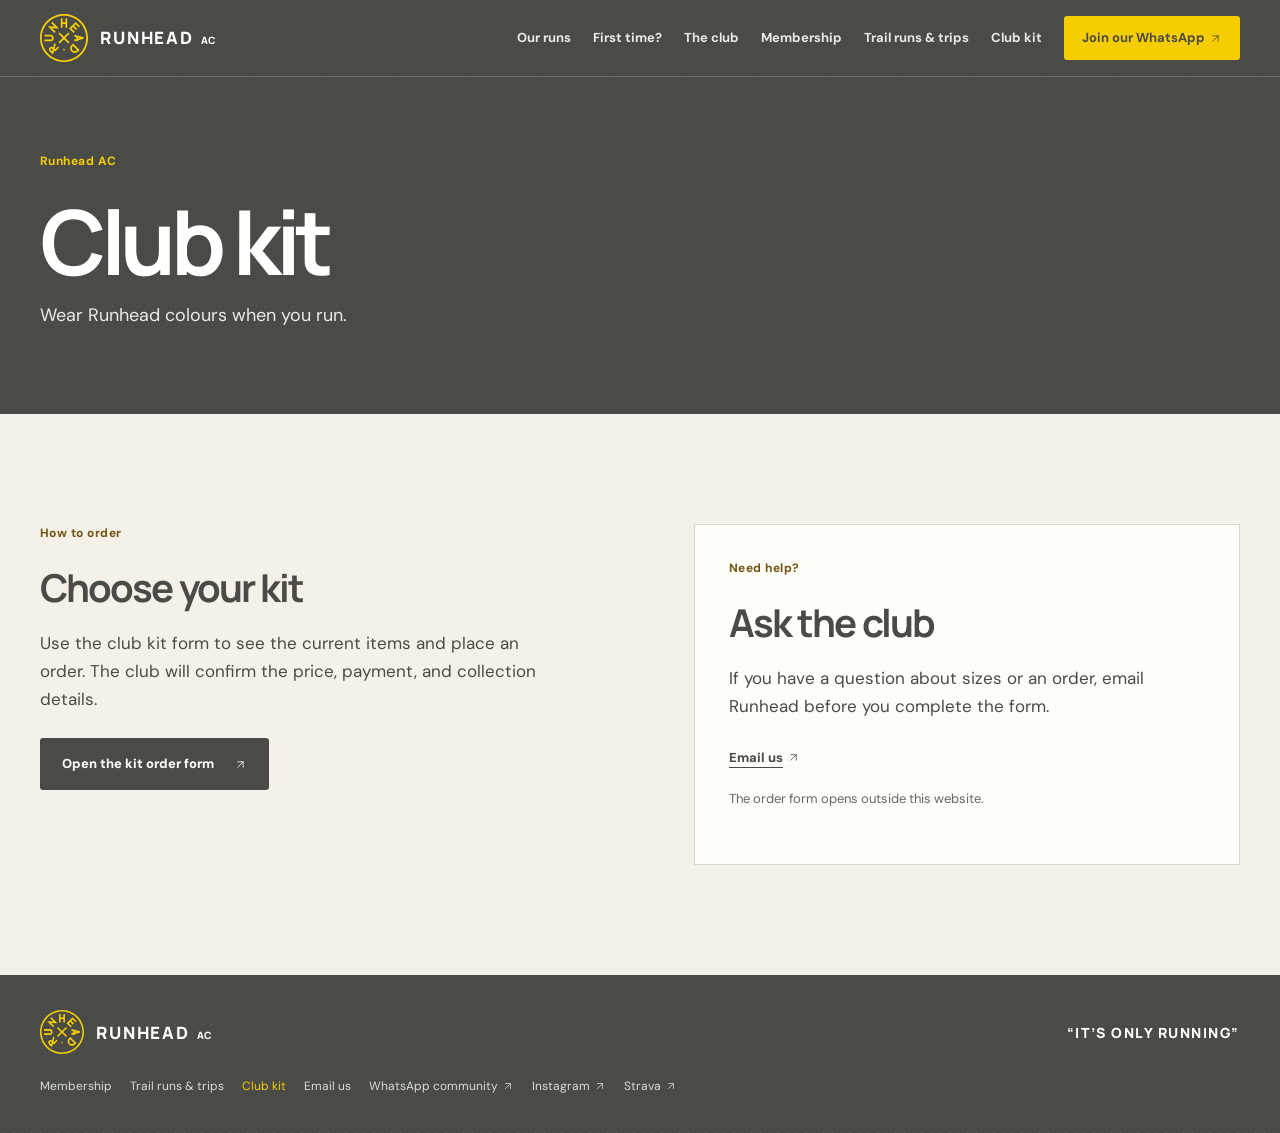
==== commit d43f8797: "Rotate Runhead logos continuously" ====
--- a/kit.html
+++ b/kit.html
@@ -19,7 +19,7 @@
   <meta property="og:image:alt" content="Runhead members gathered outside after a club run">
   <link rel="icon" href="assets/runhead-logo.svg" type="image/svg+xml">
   <title>Club kit | Runhead AC</title>
-  <link rel="stylesheet" href="styles.css?v=20261106-brand-layout">
+  <link rel="stylesheet" href="styles.css?v=20261118-continuous-logos">
 </head>
 <body>
   <a class="skip-link" href="#main">Skip to content</a>
@@ -27,14 +27,14 @@
     <div class="wrap header-inner">
       <a class="brand" href="index.html" aria-label="Runhead AC, home"><img class="brand-logo" src="assets/runhead-logo.svg" width="414" height="414" alt=""><span class="brand-name">RUNHEAD <small>AC</small></span></a>
       <button class="menu-toggle" type="button" aria-expanded="false" aria-controls="site-nav">Menu <span aria-hidden="true">☰</span></button>
-      <nav class="site-nav" id="site-nav" aria-label="Main navigation"><a href="index.html#runs">Our runs</a><a href="index.html#first-run">First time?</a><a href="index.html#about">The club</a><a href="membership.html">Membership</a><a href="trips.html">Trail runs &amp; trips</a><a href="kit.html" aria-current="page">Club kit</a><a class="nav-join" href="https://chat.whatsapp.com/BqRPLCBTQV6JIAlbYKexhO" target="_blank" rel="noopener noreferrer">Join our WhatsApp <svg class="external-arrow" viewBox="0 0 24 24" aria-hidden="true" focusable="false"><path d="M7 17 17 7M7 7h10v10"/></svg></a></nav>
+      <nav class="site-nav" id="site-nav" aria-label="Main navigation"><a href="index.html#runs">Our runs</a><a href="index.html#first-run">First time?</a><a href="index.html#about">The club</a><a href="membership.html">Membership</a><a href="trips.html">Trail runs &amp; trips</a><a href="kit.html" aria-current="page">Club kit</a><a class="nav-join" href="https://chat.whatsapp.com/BFX2EAwOvzrJuNtda4Jina" target="_blank" rel="noopener noreferrer">Join our WhatsApp <svg class="external-arrow" viewBox="0 0 24 24" aria-hidden="true" focusable="false"><path d="M7 17 17 7M7 7h10v10"/></svg></a></nav>
     </div>
   </header>
   <main id="main" tabindex="-1">
     <section class="inner-hero" aria-labelledby="page-title"><div class="wrap"><p class="eyebrow"><span class="dot"></span> Runhead AC</p><h1 id="page-title">Club kit</h1><p>Wear Runhead colours when you run.</p></div></section>
     <section class="inner-content section"><div class="wrap inner-grid"><div><p class="eyebrow dark-eyebrow section-label">How to order</p><h2>Choose your kit</h2><p>Use the club kit form to see the current items and place an order. The club will confirm the price, payment, and collection details.</p><a class="button button-dark" href="https://docs.google.com/forms/d/e/1FAIpQLScSgQSe_FY-0TyqLgfUR4P6NuaGq7rZKiGgrCs4G4qt5BO6Jg/viewform" target="_blank" rel="noopener noreferrer">Open the kit order form <svg class="external-arrow" viewBox="0 0 24 24" aria-hidden="true" focusable="false"><path d="M7 17 17 7M7 7h10v10"/></svg></a></div><div class="info-card"><p class="eyebrow dark-eyebrow">Need help?</p><h2>Ask the club</h2><p>If you have a question about sizes or an order, email Runhead before you complete the form.</p><a class="text-link dark-link" href="mailto:runhead.ac@gmail.com">Email us <svg class="external-arrow" viewBox="0 0 24 24" aria-hidden="true" focusable="false"><path d="M7 17 17 7M7 7h10v10"/></svg></a><p class="info-note">The order form opens outside this website.</p></div></div></section>
   </main>
-  <footer class="site-footer"><div class="wrap footer-inner"><div class="footer-brand"><a class="brand" href="index.html" aria-label="Runhead AC, home"><img class="brand-logo" src="assets/runhead-logo.svg" width="414" height="414" alt=""><span class="brand-name">RUNHEAD <small>AC</small></span></a><p class="footer-motto">“It’s only running”</p></div><nav class="footer-links" aria-label="Footer"><a href="membership.html">Membership</a><a href="trips.html">Trail runs &amp; trips</a><a href="kit.html" aria-current="page">Club kit</a><a href="mailto:runhead.ac@gmail.com">Email us</a><a href="https://chat.whatsapp.com/BqRPLCBTQV6JIAlbYKexhO" target="_blank" rel="noopener noreferrer">WhatsApp community <svg class="external-arrow" viewBox="0 0 24 24" aria-hidden="true" focusable="false"><path d="M7 17 17 7M7 7h10v10"/></svg></a><a href="https://www.instagram.com/runhead.ac/" target="_blank" rel="noopener noreferrer">Instagram <svg class="external-arrow" viewBox="0 0 24 24" aria-hidden="true" focusable="false"><path d="M7 17 17 7M7 7h10v10"/></svg></a><a href="https://www.strava.com/clubs/219664" target="_blank" rel="noopener noreferrer">Strava <svg class="external-arrow" viewBox="0 0 24 24" aria-hidden="true" focusable="false"><path d="M7 17 17 7M7 7h10v10"/></svg></a></nav></div></footer>
-  <script src="script.js?v=20261026-logo-rotation"></script>
+  <footer class="site-footer"><div class="wrap footer-inner"><div class="footer-brand"><a class="brand" href="index.html" aria-label="Runhead AC, home"><img class="brand-logo" src="assets/runhead-logo.svg" width="414" height="414" alt=""><span class="brand-name">RUNHEAD <small>AC</small></span></a><p class="footer-motto">“It’s only running”</p></div><nav class="footer-links" aria-label="Footer"><a href="membership.html">Membership</a><a href="trips.html">Trail runs &amp; trips</a><a href="kit.html" aria-current="page">Club kit</a><a href="mailto:runhead.ac@gmail.com">Email us</a><a href="https://chat.whatsapp.com/BFX2EAwOvzrJuNtda4Jina" target="_blank" rel="noopener noreferrer">WhatsApp community <svg class="external-arrow" viewBox="0 0 24 24" aria-hidden="true" focusable="false"><path d="M7 17 17 7M7 7h10v10"/></svg></a><a href="https://www.instagram.com/runhead.ac/" target="_blank" rel="noopener noreferrer">Instagram <svg class="external-arrow" viewBox="0 0 24 24" aria-hidden="true" focusable="false"><path d="M7 17 17 7M7 7h10v10"/></svg></a><a href="https://www.strava.com/clubs/219664" target="_blank" rel="noopener noreferrer">Strava <svg class="external-arrow" viewBox="0 0 24 24" aria-hidden="true" focusable="false"><path d="M7 17 17 7M7 7h10v10"/></svg></a></nav></div></footer>
+  <script src="script.js?v=20261118-continuous-logos"></script>
 </body>
 </html>
--- a/styles.css
+++ b/styles.css
@@ -160,14 +160,14 @@
 .hero-actions{justify-content:flex-start;align-items:flex-start}
 .join-actions{width:100%;justify-content:center;align-items:center}
 
-/* Circular graphics settle upright in the reading area. */
+/* Logos turn continuously; the slogan badge follows scroll. */
 .round-stamp{transform:none}
-.brand-logo,.about-logo,.round-stamp{
- rotate:var(--scroll-rotation,0deg);
- transform-origin:center;
-}
+.brand-logo,.about-logo,.round-stamp{transform-origin:center}
+.round-stamp{rotate:var(--scroll-rotation,0deg)}
+.brand-logo,.about-logo{animation:logo-turn 40s linear infinite}
+@keyframes logo-turn{from{rotate:0deg}to{rotate:360deg}}
 @media(prefers-reduced-motion:reduce){
- .brand-logo,.about-logo,.round-stamp{rotate:none}
+ .brand-logo,.about-logo,.round-stamp{rotate:none;animation:none}
 }
 
 /* Vector arrows use the link colour and cannot become emoji glyphs. */
@@ -197,3 +197,14 @@
  .hero-grid{min-height:560px;padding-bottom:28px}
  .hero-visual{transform:translateY(-24px) scale(1.04);transform-origin:center}
 }
+
+.run-card .monthly-run-note{margin-top:18px;font-size:14px;line-height:1.55}
+
+.run-card .text-link + .text-link{margin-top:8px}
+
+/* Underline card link words; keep arrows outside the underline. */
+.run-card .text-link{display:block;border-bottom:0;padding-bottom:4px;text-decoration:none}
+.run-card .text-link .link-label{text-decoration-line:underline;text-decoration-thickness:1px;text-underline-offset:5px}
+.run-card .text-link:is(:hover,:focus-visible) .link-label{text-decoration-thickness:var(--link-hover-underline)}
+.run-card .text-link .external-arrow{display:inline-block;vertical-align:-.12em;margin-left:0}
+.community-link:is(:hover,:focus-visible){text-decoration-thickness:var(--link-hover-underline)}
